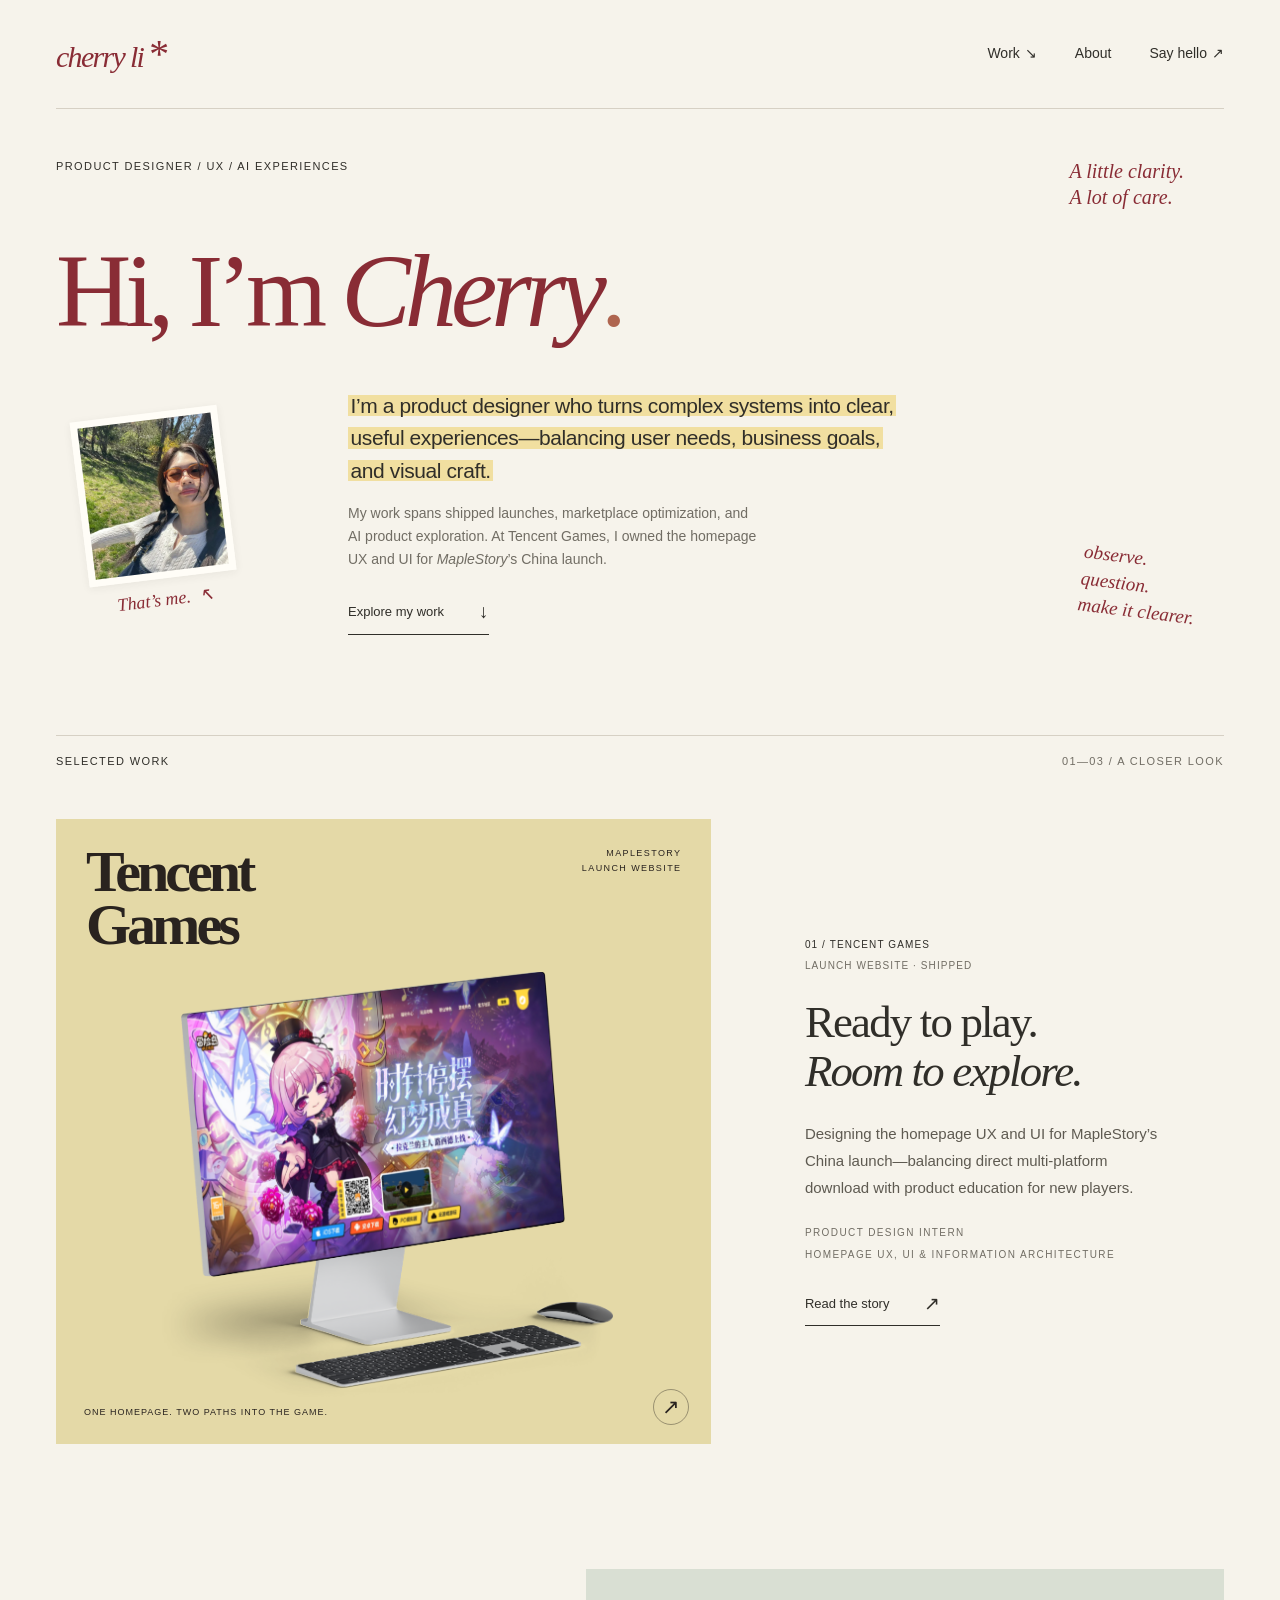
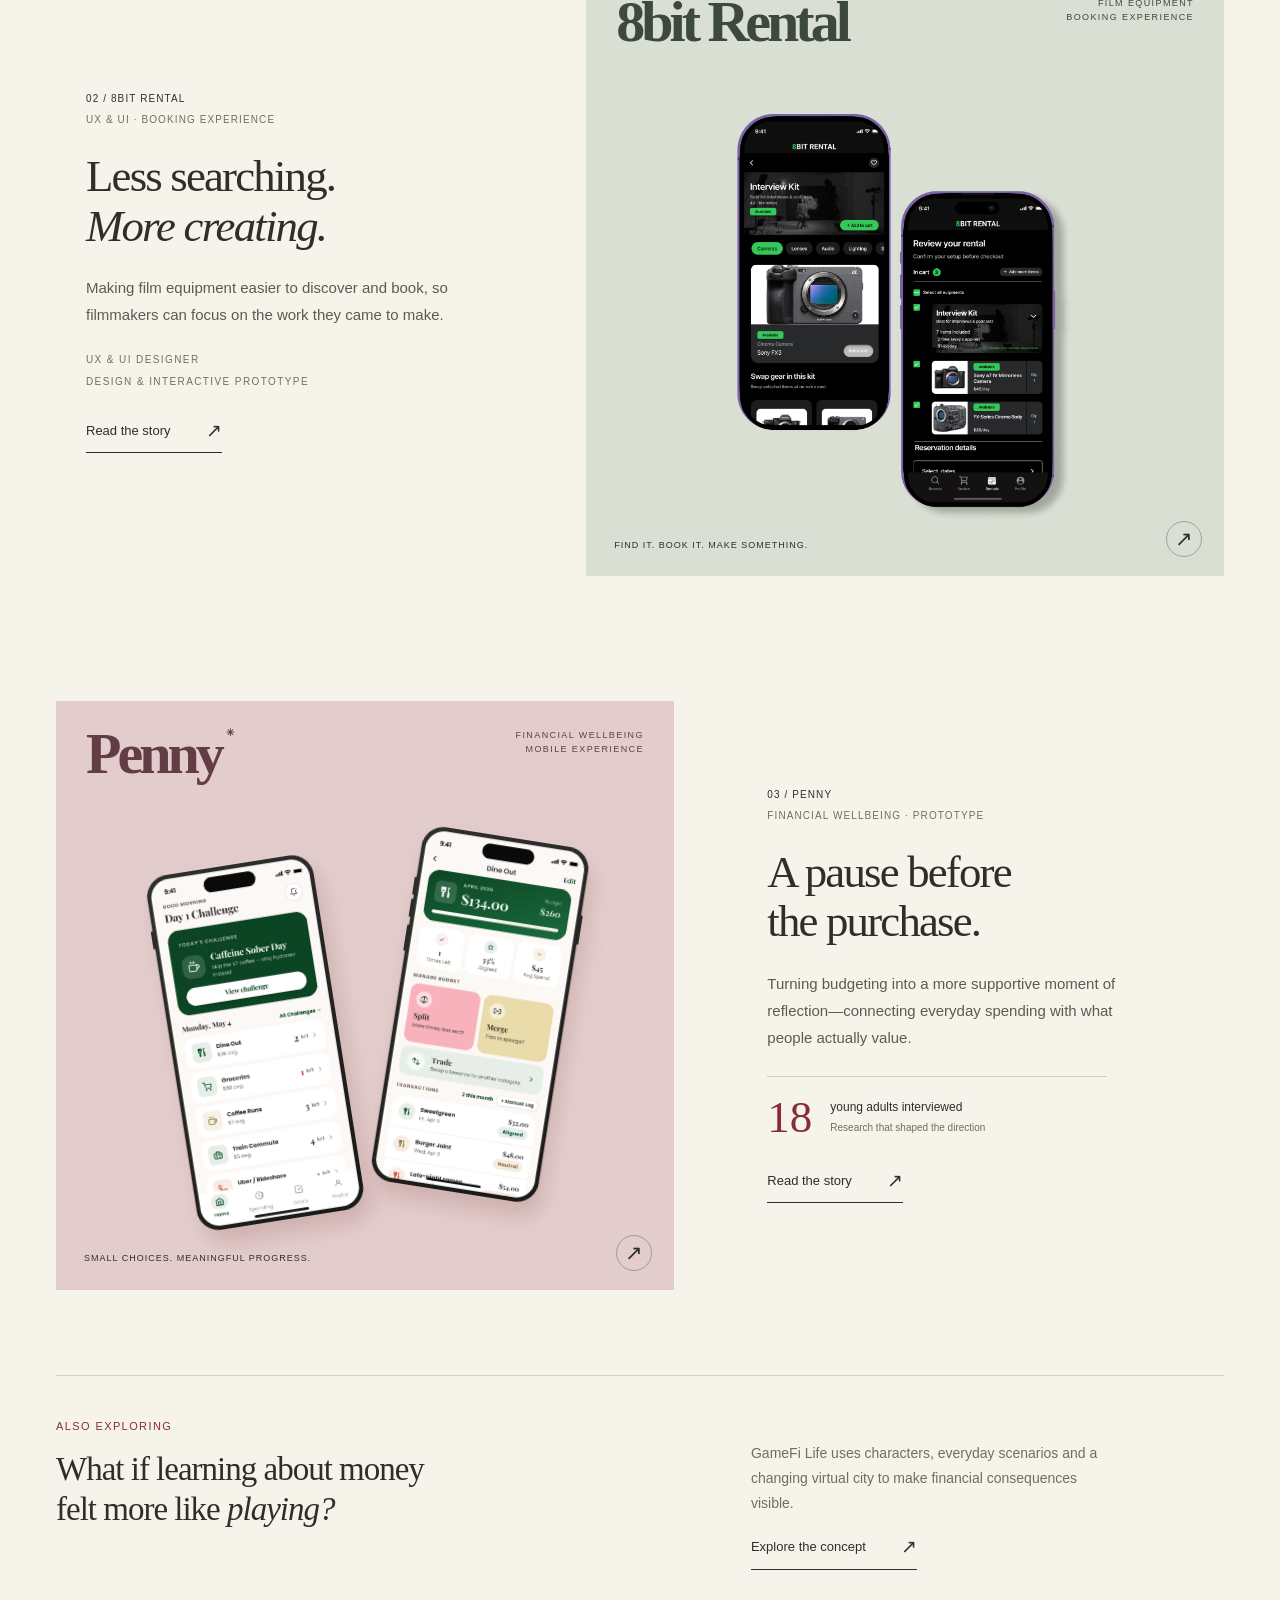
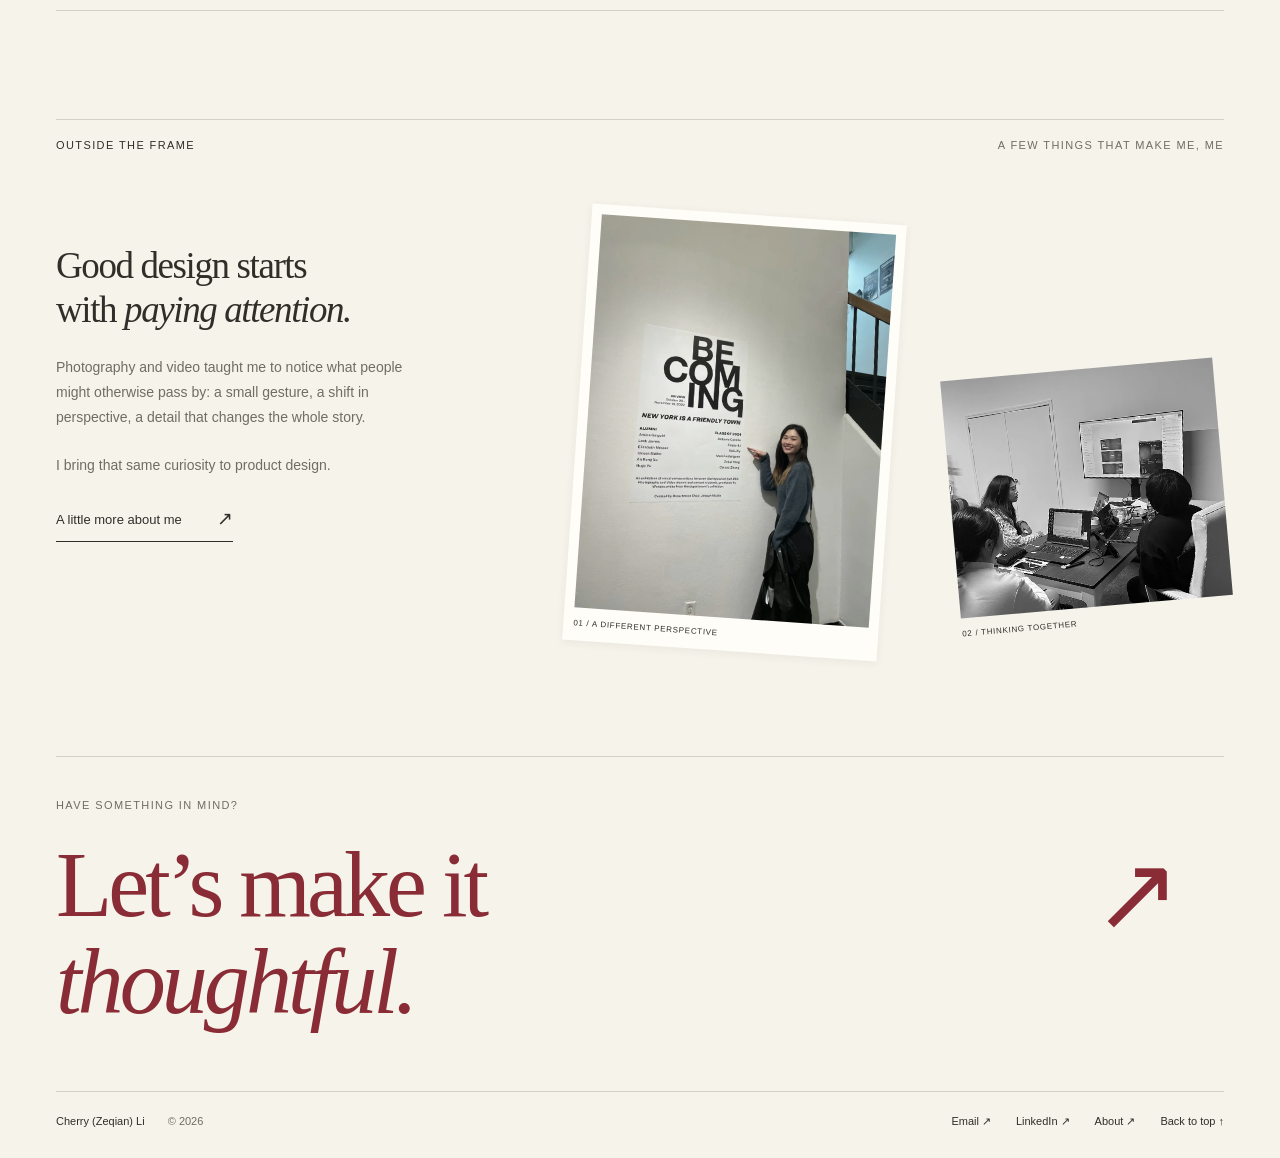
==== index.html @ b738d5ac "Unify homepage project spacing" ====
<!doctype html>
<html lang="en">
<head>
  <meta charset="utf-8">
  <meta name="viewport" content="width=device-width, initial-scale=1">
  <meta name="description" content="Cherry (Zeqian) Li — Product and UX designer. Thoughtful digital experiences, from financial wellbeing to creative services.">
  <meta name="theme-color" content="#f6f3eb">
  <meta property="og:title" content="Cherry Li — Product & UX Designer">
  <meta property="og:description" content="Designing for the decisions that make up everyday life. Selected work in financial wellbeing and creative services.">
  <meta property="og:type" content="website">
  <title>Cherry Li — Product & UX Designer</title>
  <link rel="icon" href="assets/editorial/favicon.svg" type="image/svg+xml">
  <link rel="stylesheet" href="assets/editorial/home.css?v=20261012-8">
<link rel="stylesheet" href="./assets/shared/navigation.css">
</head>
<body>
  <a class="skip-link" href="#main">Skip to content</a>
  <!-- shared-navigation:start -->
<header id="portfolio-nav">
  <div class="portfolio-nav-inner">
    <a class="portfolio-brand" href="./index.html" aria-label="Cherry Li, home">cherry li<span aria-hidden="true">*</span></a>
    <nav aria-label="Main navigation">
      <a href="./index.html#work">Work <span aria-hidden="true">↘</span></a>
      <a href="./about/">About</a>
      <a href="mailto:cherryzeqian@gmail.com">Say hello <span aria-hidden="true">↗</span></a>
    </nav>
  </div>
</header>
<!-- shared-navigation:end -->
  <main id="main">
    <section class="intro wrap" aria-labelledby="intro-title">
      <div class="intro-top"><p class="eyebrow">Product Designer / UX / AI Experiences</p><p class="intro-note">A little clarity.<br>A lot of care.</p></div>
      <h1 id="intro-title">Hi, I’m <em>Cherry</em><span class="period">.</span></h1>
      <div class="intro-bottom">
        <figure class="portrait"><img src="assets/editorial/portrait.webp" width="640" height="853" alt="Cherry outdoors in the sunshine" fetchpriority="high"><figcaption>That’s me. <span aria-hidden="true">↖</span></figcaption></figure>
        <div class="intro-copy"><p><mark class="intro-highlight">I’m a product designer who turns complex systems into clear, useful experiences—balancing user needs, business goals, and visual craft.</mark></p><p class="quiet">My work spans shipped launches, marketplace optimization, and AI product exploration. At Tencent Games, I owned the homepage UX and UI for <i>MapleStory</i>’s China launch.</p><a class="text-link" href="#work">Explore my work <span aria-hidden="true">↓</span></a></div>
        <div class="margin-note" aria-hidden="true">observe.<br>question.<br>make it clearer.</div>
      </div>
    </section>

    <section class="work wrap" id="work" aria-labelledby="work-title">
      <div class="section-label"><h2 id="work-title">Selected work</h2><span>01—03 / A closer look</span></div>
      <article class="project tencent" aria-labelledby="tencent-title">
        <div class="project-art tencent-art"><a href="./tencent/index.html" aria-label="Explore the Tencent Games MapleStory case study"><div class="cover-heading tencent-cover-heading"><span class="cover-name">Tencent<br>Games</span><span class="tiny">MAPLESTORY<br>LAUNCH WEBSITE</span></div><div class="tencent-device"><img class="tencent-device-shadow" src="assets/tencent/cover-device-shadow.png" width="2048" height="1913" alt="" loading="lazy"><img class="tencent-device-frame" src="assets/tencent/cover-device.png" width="1931" height="1850" alt="" loading="lazy"><img class="tencent-device-screen" src="assets/tencent/cover-screen.png" width="761" height="613" alt="MapleStory China launch homepage shown on a desktop computer" loading="lazy"></div><span class="art-caption">One homepage. Two paths into the game.</span><span class="open-circle" aria-hidden="true">↗</span></a></div>
        <div class="project-info"><div class="project-kicker"><span>01 / Tencent Games</span><span>Launch website · Shipped</span></div><h3 id="tencent-title"><a href="./tencent/index.html">Ready to play.<br><em>Room to explore.</em></a></h3><p>Designing the homepage UX and UI for MapleStory’s China launch—balancing direct multi-platform download with product education for new players.</p><div class="project-facts"><span>Product Design Intern</span><span>Homepage UX, UI & information architecture</span></div><a class="text-link" href="./tencent/index.html">Read the story <span aria-hidden="true">↗</span></a></div>
      </article>

      <article class="project nextbit" aria-labelledby="nextbit-title">
        <div class="project-info"><div class="project-kicker"><span>02 / 8bit Rental</span><span>UX & UI · Booking experience</span></div><h3 id="nextbit-title"><a href="./nextbit/index.html">Less searching.<br><em>More creating.</em></a></h3><p>Making film equipment easier to discover and book, so filmmakers can focus on the work they came to make.</p><div class="project-facts"><span>UX & UI Designer</span><span>Design & interactive prototype</span></div><a class="text-link" href="./nextbit/index.html">Read the story <span aria-hidden="true">↗</span></a></div>
        <div class="project-art nextbit-art"><a href="./nextbit/index.html" aria-label="Explore the 8bit Rental case study"><div class="cover-heading nextbit-cover-heading"><span class="cover-name">8bit Rental</span><span class="tiny">FILM EQUIPMENT<br>BOOKING EXPERIENCE</span></div><img src="assets/8bit/cover-phones.png" width="2334" height="2838" alt="8bit Rental mobile screens showing equipment discovery and rental review" loading="lazy"><span class="art-caption">Find it. Book it. Make something.</span><span class="open-circle" aria-hidden="true">↗</span></a></div>
      </article>

      <article class="project penny" aria-labelledby="penny-title">
        <div class="project-art penny-art"><a href="./penny/index.html" aria-label="Explore the Penny case study"><div class="cover-heading penny-cover-heading"><span class="cover-name">Penny<sup aria-hidden="true">✳</sup></span><span class="tiny">FINANCIAL WELLBEING<br>MOBILE EXPERIENCE</span></div><div class="phones"><img class="phone-one" src="assets/editorial/penny-challenge.webp" width="620" height="1306" alt="Penny challenge screen for building mindful spending habits" loading="lazy"><img class="phone-two" src="assets/editorial/penny-budget.webp" width="620" height="1293" alt="Penny budget screen with split, merge and trade choices" loading="lazy"></div><span class="art-caption">Small choices. Meaningful progress.</span><span class="open-circle" aria-hidden="true">↗</span></a></div>
        <div class="project-info"><div class="project-kicker"><span>03 / Penny</span><span>Financial wellbeing · Prototype</span></div><h3 id="penny-title"><a href="./penny/index.html">A pause before<br>the purchase.</a></h3><p>Turning budgeting into a more supportive moment of reflection—connecting everyday spending with what people actually value.</p><div class="evidence"><span class="evidence-number">18</span><p>young adults interviewed<br><span>Research that shaped the direction</span></p></div><a class="text-link" href="./penny/index.html">Read the story <span aria-hidden="true">↗</span></a></div>
      </article>
      <aside class="exploration"><div><span class="eyebrow">Also exploring</span><h3>What if learning about money<br>felt more like <em>playing?</em></h3></div><div><p>GameFi Life uses characters, everyday scenarios and a changing virtual city to make financial consequences visible.</p><a class="text-link" href="gamefi-life/">Explore the concept <span aria-hidden="true">↗</span></a></div></aside>
    </section>

    <section class="personal wrap" aria-labelledby="personal-title">
      <div class="section-label"><h2 id="personal-title">Outside the frame</h2><span>A few things that make me, me</span></div>
      <div class="personal-grid"><div class="personal-copy"><p class="large-serif">Good design starts<br>with <em>paying attention.</em></p><p>Photography and video taught me to notice what people might otherwise pass by: a small gesture, a shift in perspective, a detail that changes the whole story.</p><p>I bring that same curiosity to product design.</p><a class="text-link" href="about/">A little more about me <span aria-hidden="true">↗</span></a></div><figure class="photo museum"><img src="assets/editorial/museum.webp" alt="Cherry beside a large typography installation in a museum" width="900" height="1200" loading="lazy"><figcaption>01 / A different perspective</figcaption></figure><figure class="photo studio"><img src="assets/editorial/studio.webp" alt="A black and white photograph of a group working together around a table" width="733" height="435" loading="lazy"><figcaption>02 / Thinking together</figcaption></figure></div>
    </section>
  </main>
  <footer class="footer wrap" id="contact"><div class="footer-top"><p class="eyebrow">Have something in mind?</p><a href="mailto:cherryzeqian@gmail.com" class="footer-hello">Let’s make it<br><em>thoughtful.</em><span aria-hidden="true">↗</span></a></div><div class="footer-bottom"><p>Cherry (Zeqian) Li <span>© <span id="year">2026</span></span></p><div><a href="mailto:cherryzeqian@gmail.com">Email ↗</a><a href="https://www.linkedin.com/in/zeqian-li-72b1761ba/" target="_blank" rel="noopener noreferrer">LinkedIn ↗</a><a href="about/">About ↗</a><a href="#main">Back to top ↑</a></div></div></footer>
  <script src="assets/editorial/home.js" defer></script>
</body>
</html>
---- assets/editorial/home.css ----
:root {
  --paper:#f6f3eb;
  --ink:#302e29;
  --red:#892c35;
  --muted:#716d64;
  --line:#d6d0c4;
  --serif:Georgia,'Times New Roman',serif;
  --sans:Arial,Helvetica,sans-serif;
}
* {
  box-sizing:border-box;
}
html {
  scroll-behavior:smooth;
  scroll-padding-top:32px;
}
body {
  margin:0;
  background:var(--paper);
  color:var(--ink);
  font-family:var(--sans);
  font-size:16px;
  -webkit-font-smoothing:antialiased;
}
a {
  color:inherit;
  text-decoration:none;
}
img {
  display:block;
  max-width:100%;
  height:auto;
}
p,h1,h2,h3,figure {
  margin:0;
}
a:focus-visible {
  outline:2px solid var(--red);
  outline-offset:7px;
}
::selection {
  background:#eac5c5;
  color:var(--ink);
}
.wrap {
  width:min(1320px,calc(100% - 112px));
  margin-inline:auto;
}
.skip-link {
  position:fixed;
  left:20px;
  top:-80px;
  padding:14px;
  background:var(--ink);
  color:white;
  z-index:10;
}
.skip-link:focus {
  top:12px;
}
.site-header {
  display:flex;
  justify-content:space-between;
  align-items:center;
  padding:30px 0;
  border-bottom:1px solid var(--line);
}
.wordmark {
  font-family:var(--serif);
  font-size:30px;
  letter-spacing:-1.7px;
  color:var(--red);
  font-style:italic;
}
.wordmark span {
  font-size:40px;
  margin-left:4px;
}
.site-header nav {
  display:flex;
  gap:38px;
  font-size:14px;
}
.site-header nav a:hover,.footer-bottom a:hover {
  color:var(--red);
  text-decoration:underline;
  text-underline-offset:5px;
}
.intro {
  padding-top:49px;
  padding-bottom:100px;
}
.intro-top {
  display:flex;
  align-items:flex-start;
  justify-content:space-between;
}
.eyebrow,.section-label,.project-kicker,.art-caption,.tiny,.project-facts,.photo figcaption {
  font-size:11px;
  letter-spacing:1.4px;
  text-transform:uppercase;
  line-height:1.6;
}
.intro-note {
  font-family:var(--serif);
  font-size:20px;
  font-style:italic;
  line-height:1.3;
  padding-right:40px;
  color:var(--red);
}
h1 {
  font-family:var(--serif);
  font-size:clamp(72px,8.15vw,120px);
  line-height:1.01;
  letter-spacing:-6px;
  font-weight:400;
  color:var(--red);
  margin-top:29px;
}
h1 em {
  font-weight:400;
}
.period {
  color:#af654f;
}
.intro-bottom {
  display:grid;
  grid-template-columns:25% 49% 26%;
  align-items:center;
  margin-top:45px;
}
.portrait {
  width:148px;
  margin-left:25px;
  transform:rotate(-7deg);
  position:relative;
}
.portrait img {
  aspect-ratio:1/1.12;
  object-fit:cover;
  border:7px solid #fffdf7;
  box-shadow:0 2px 8px #302e2910;
}
.portrait figcaption {
  font-family:var(--serif);
  font-style:italic;
  font-size:18px;
  padding-top:10px;
  text-align:center;
  color:var(--red);
}
.portrait figcaption span {
  margin-left:4px;
}
.intro-copy {
  max-width:550px;
}
.intro-copy>p:first-child {
  font-size:21px;
  line-height:1.55;
  letter-spacing:-.4px;
}
.quiet {
  color:var(--muted);
  line-height:1.65;
  margin-top:15px;
  font-size:14px;
  max-width:410px;
}
.text-link {
  display:inline-flex;
  align-items:center;
  gap:35px;
  border-bottom:1px solid currentColor;
  padding-bottom:8px;
  font-size:13px;
  line-height:1.4;
  margin-top:28px;
}
.text-link span {
  font-size:19px;
  transition:transform .2s;
}
.text-link:hover span {
  transform:translate(3px,-2px);
}
.margin-note {
  justify-self:end;
  align-self:end;
  padding:0 27px 8px 0;
  color:var(--red);
  font-family:var(--serif);
  font-size:19px;
  line-height:1.4;
  font-style:italic;
  transform:rotate(7deg);
}
.section-label {
  display:flex;
  align-items:center;
  justify-content:space-between;
  border-top:1px solid var(--line);
  padding-top:17px;
  color:var(--muted);
}
.section-label h2 {
  font:inherit;
  color:var(--ink);
}
.project {
  display:grid;
  grid-template-columns:1.15fr .85fr;
  gap:8%;
  align-items:center;
  margin-top:125px;
}
.work>.project:first-of-type {
  margin-top:49px;
}
.project-art {
  position:relative;
  overflow:hidden;
}
.project-art>a {
  position:absolute;
  inset:0;
  display:block;
  cursor:pointer;
}
.penny-art {
  background:#e3cccc;
  aspect-ratio:1.05;
}
.penny-cover-heading {
  color:#633d46;
}
.penny-cover-heading sup {
  position:relative;
  top:-1.7em;
  margin-left:5px;
  font:700 10px/1 var(--sans);
  letter-spacing:0;
}
.phones {
  position:absolute;
  inset:24% 10% 15%;
  display:flex;
  align-items:center;
  justify-content:center;
  gap:6%;
}
.phones img {
  width:40%;
  max-height:100%;
  object-fit:contain;
  filter:drop-shadow(6px 14px 10px #743f3430);
  transition:transform .45s;
}
.phone-one {
  transform:rotate(-9deg) translateY(6%);
}
.phone-two {
  transform:rotate(9deg) translateY(-2%);
}
.penny-art a:hover .phone-one {
  transform:rotate(-6deg) translateY(3%);
}
.penny-art a:hover .phone-two {
  transform:rotate(6deg) translateY(-4%);
}
.art-caption {
  position:absolute;
  bottom:24px;
  left:28px;
  font-size:9px;
  letter-spacing:1px;
}
.open-circle {
  position:absolute;
  right:22px;
  bottom:19px;
  width:36px;
  height:36px;
  display:grid;
  place-items:center;
  border:1px solid #302e2955;
  border-radius:50%;
  font-size:21px;
}
.project-kicker {
  display:flex;
  flex-direction:column;
  gap:5px;
  font-size:10px;
  letter-spacing:1.1px;
}
.project-kicker span+span {
  color:var(--muted);
}
h3 {
  font-family:var(--serif);
  font-size:clamp(35px,3.5vw,52px);
  line-height:1.1;
  letter-spacing:-1.8px;
  font-weight:400;
  margin-top:24px;
}
h3 a:hover {
  color:var(--red);
}
.project-info>p {
  font-size:15px;
  line-height:1.8;
  max-width:370px;
  margin-top:23px;
  color:#5e5a51;
}
.evidence {
  display:flex;
  gap:18px;
  align-items:center;
  margin-top:25px;
  padding-top:18px;
  border-top:1px solid var(--line);
  max-width:340px;
}
.evidence-number {
  font-family:var(--serif);
  font-size:45px;
  color:var(--red);
  line-height:1;
}
.evidence p {
  font-size:12px;
  line-height:1.7;
}
.evidence p span {
  font-size:10px;
  color:var(--muted);
}
.nextbit {
  grid-template-columns:.8fr 1.2fr;
  gap:9%;
}
.nextbit .project-info {
  padding-left:30px;
}
.nextbit-art {
  background:#d9dfd3;
  aspect-ratio:1.05;
}
.nextbit-cover-heading {
  color:#3c493c;
}
.nextbit-cover-heading .cover-name {
  white-space:nowrap;
}
.cover-heading {
  position:relative;
  z-index:2;
  display:flex;
  justify-content:space-between;
  align-items:flex-start;
  padding:27px 30px 0;
}
.cover-name {
  font:700 58px/.9 var(--serif);
  letter-spacing:-4px;
}
.tiny {
  font-size:9px;
  text-align:right;
}
.nextbit-art img {
  position:absolute;
  top:24%;
  left:50%;
  width:56%;
  height:67%;
  object-fit:contain;
  transform:translateX(-50%);
  transition:transform .45s;
}
.nextbit-art a:hover img {
  transform:translateX(-50%) translateY(-6px);
}
.project-facts {
  display:flex;
  flex-direction:column;
  gap:6px;
  margin-top:24px;
  font-size:10px;
  color:var(--muted);
}
.tencent {
  grid-template-columns:1.22fr .78fr;
}
.tencent-art {
  aspect-ratio:1.05;
  background:#e4d9a7;
}
.tencent-art>a {
  position:absolute;
  padding:0;
}
.tencent-cover-heading {
  color:#29231f;
}
.tencent-device {
  position:absolute;
  top:24%;
  left:15%;
  width:70%;
  aspect-ratio:463.729/439.759;
  transition:transform .5s ease;
}
.tencent-device img {
  position:absolute;
  display:block;
  max-width:none;
}
.tencent-device-shadow {
  inset:0;
  width:100%;
  height:100%;
  object-fit:contain;
  opacity:.7;
}
.tencent-device-frame {
  top:0;
  left:5.75%;
  width:94.25%;
  height:96.66%;
  object-fit:contain;
}
.tencent-device-screen {
  top:.6%;
  left:7.21%;
  width:82.16%;
  height:69.93%;
  object-fit:fill;
}
.tencent-art a:hover .tencent-device {
  transform:translateY(-7px) rotate(.5deg);
}
.tencent-art .art-caption,.tencent-art .open-circle {
  z-index:2;
}
.tencent-art .art-caption {
  color:#29231f;
}
.tencent-art .open-circle {
  color:#29231f;
  border-color:#29231f66;
}
.tencent .project-info {
  padding-right:20px;
}
.exploration {
  display:grid;
  grid-template-columns:1.1fr .9fr;
  gap:10%;
  padding:40px 0;
  margin-top:85px;
  border-block:1px solid var(--line);
}
.exploration .eyebrow {
  color:var(--red);
}
.exploration h3 {
  font-size:33px;
  letter-spacing:-1px;
  margin-top:15px;
  line-height:1.2;
}
.exploration>div:last-child {
  padding-top:25px;
}
.exploration p {
  font-size:14px;
  line-height:1.8;
  max-width:370px;
  color:var(--muted);
}
.exploration .text-link {
  margin-top:18px;
}
.personal {
  padding-top:108px;
  padding-bottom:105px;
}
.personal-grid {
  display:grid;
  grid-template-columns:1.1fr .75fr .65fr;
  gap:5%;
  align-items:start;
  margin-top:60px;
}
.personal-copy {
  padding-top:30px;
}
.large-serif {
  font-family:var(--serif);
  font-size:37px;
  letter-spacing:-1.4px;
  line-height:1.18;
}
.personal-copy>p:not(.large-serif) {
  font-size:14px;
  line-height:1.8;
  margin-top:23px;
  color:var(--muted);
  max-width:350px;
}
.photo img {
  width:100%;
  filter:saturate(.7);
}
.museum {
  transform:rotate(4deg);
  padding:10px;
  background:#fffdf8;
  box-shadow:0 2px 8px #302e2910;
}
.museum img {
  aspect-ratio:3/4;
  object-fit:cover;
}
.photo figcaption {
  font-size:8px;
  letter-spacing:.7px;
  margin-top:10px;
}
.studio {
  margin-top:155px;
  transform:rotate(-5deg);
}
.studio img {
  aspect-ratio:1.15;
  object-fit:cover;
}
.footer {
  border-top:1px solid var(--line);
  padding-top:40px;
}
.footer-top .eyebrow {
  color:var(--muted);
}
.footer-hello {
  display:block;
  position:relative;
  font-family:var(--serif);
  font-size:clamp(65px,7.2vw,104px);
  letter-spacing:-4px;
  line-height:1.05;
  color:var(--red);
  padding:23px 0 60px;
}
.footer-hello>span {
  position:absolute;
  right:4%;
  top:25px;
  font-family:var(--sans);
  font-size:105px;
  font-weight:300;
  transition:transform .3s;
}
.footer-hello:hover>span {
  transform:translate(8px,-8px);
}
.footer-bottom {
  display:flex;
  justify-content:space-between;
  gap:25px;
  border-top:1px solid var(--line);
  padding:23px 0 30px;
  font-size:11px;
}
.footer-bottom p>span {
  margin-left:20px;
  color:var(--muted);
}
.footer-bottom>div {
  display:flex;
  gap:25px;
}
@media(min-width:1600px) {
  h1 {
    font-size:126px;
  }
}
@media(max-width:1000px) {
  .wrap {
    width:calc(100% - 64px);
  }
  h1 {
    letter-spacing:-4px;
  }
  .intro-note {
    padding-right:0;
  }
  .intro-bottom {
    grid-template-columns:25% 60% 15%;
  }
  .portrait {
    width:120px;
    margin-left:0;
  }
  .margin-note {
    display:none;
  }
  .intro-copy>p:first-child {
    font-size:18px;
  }
  .project {
    gap:6%;
  }
  .project-art {
    aspect-ratio:.85;
  }
  .phones {
    inset:24% 4% 13%;
    gap:5%;
  }
  .phones img {
    width:43%;
  }
  .nextbit {
    gap:6%;
  }
  .nextbit .project-info {
    padding-left:0;
  }
  .cover-heading {
    padding:25px 20px 0;
  }
  .cover-name {
    font-size:49px;
  }
  .nextbit-art img {
    top:24%;
    width:60%;
    height:67%;
  }
  .art-caption {
    left:18px;
    font-size:8px;
  }
  .personal-grid {
    grid-template-columns:1fr .8fr;
    gap:8%;
  }
  .studio {
    display:none;
  }
  .large-serif {
    font-size:33px;
  }
  .footer-bottom>div {
    gap:18px;
  }
}
@media(max-width:650px) {
  .wrap {
    width:calc(100% - 40px);
  }
  .site-header {
    padding:19px 0;
  }
  .wordmark {
    font-size:26px;
  }
  .wordmark span {
    font-size:30px;
  }
  .site-header nav {
    gap:20px;
    font-size:12px;
  }
  .intro {
    padding-top:29px;
    padding-bottom:65px;
  }
  .eyebrow {
    font-size:9px;
    letter-spacing:1px;
  }
  .intro-note {
    display:none;
  }
  h1 {
    font-size:clamp(48px,10.8vw,70px);
    letter-spacing:-2.8px;
    line-height:1.06;
    margin-top:24px;
  }
  .intro-bottom {
    grid-template-columns:1fr;
    gap:25px;
    margin-top:30px;
  }
  .intro-copy {
    grid-row:1;
    max-width:410px;
  }
  .intro-copy>p:first-child {
    font-size:17px;
    line-height:1.65;
  }
  .quiet {
    font-size:13px;
    max-width:310px;
  }
  .portrait {
    width:105px;
    margin-left:auto;
    margin-right:14px;
    margin-top:-28px;
  }
  .portrait figcaption {
    font-size:15px;
  }
  .intro-copy .text-link {
    margin-top:24px;
  }
  .section-label {
    font-size:9px;
    letter-spacing:.7px;
    gap:15px;
  }
  .section-label>span {
    font-size:8px;
    text-align:right;
  }
  .project {
    grid-template-columns:1fr;
    gap:28px;
    margin-top:65px;
  }
  .work>.project:first-of-type {
    margin-top:30px;
  }
  .project-art {
    aspect-ratio:1.05;
  }
  .project-info {
    padding:0 3px;
  }
  .project-kicker {
    font-size:9px;
  }
  h3 {
    font-size:39px;
    margin-top:17px;
    letter-spacing:-1.5px;
  }
  .project-info>p {
    font-size:14px;
    margin-top:17px;
    max-width:100%;
  }
  .evidence {
    max-width:100%;
    margin-top:22px;
  }
  .phones {
    inset:25% 10% 16%;
  }
  .phones img {
    width:40%;
  }
  .nextbit-art {
    grid-row:1;
  }
  .nextbit-art img {
    top:25%;
    width:56%;
    height:66%;
  }
  .cover-heading {
    padding:25px 25px 0;
  }
  .cover-name {
    font-size:36px;
    letter-spacing:-2.5px;
  }
  .tiny {
    font-size:8px;
  }
  .nextbit .project-info {
    padding-left:3px;
  }
  .tencent-art {
    aspect-ratio:1.05;
  }
  .tencent .project-info {
    padding-right:3px;
  }
  .exploration {
    grid-template-columns:1fr;
    gap:0;
    margin-top:50px;
    padding:30px 0;
  }
  .exploration h3 {
    font-size:29px;
  }
  .exploration>div:last-child {
    padding-top:18px;
  }
  .personal {
    padding-top:60px;
    padding-bottom:65px;
  }
  .personal-grid {
    grid-template-columns:1fr 1fr;
    gap:24px;
    margin-top:30px;
  }
  .personal-copy {
    grid-column:1/-1;
    padding-top:0;
  }
  .large-serif {
    font-size:34px;
  }
  .personal-copy>p:not(.large-serif) {
    max-width:100%;
    margin-top:18px;
  }
  .museum {
    margin-top:12px;
    padding:7px;
  }
  .studio {
    display:block;
    margin-top:85px;
  }
  .photo figcaption {
    font-size:7px;
  }
  .footer {
    padding-top:28px;
  }
  .footer-hello {
    font-size:62px;
    letter-spacing:-3px;
    padding:22px 0 35px;
  }
  .footer-hello>span {
    font-size:52px;
    right:0;
    top:28px;
  }
  .footer-bottom {
    flex-direction:column;
    gap:20px;
    padding:23px 0;
  }
  .footer-bottom>div {
    flex-wrap:wrap;
    gap:24px;
  }
  .art-caption {
    font-size:8px;
  }
  .open-circle {
    width:30px;
    height:30px;
    font-size:18px;
    bottom:19px;
  }
  .text-link {
    margin-top:23px;
  }
}
@media(prefers-reduced-motion:reduce) {
  html {
    scroll-behavior:auto;
  }
  *,*::before,*::after {
    transition:none!important;
  }
}

/* A line-by-line marker treatment for the opening introduction. */
.intro-highlight {
  color: inherit;
  background: linear-gradient(transparent 12%, #f1dfa0 12%, #f1dfa0 94%, transparent 94%);
  padding: 0.08em 0.12em;
  -webkit-box-decoration-break: clone;
  box-decoration-break: clone;
}
---- assets/shared/navigation.css ----
/* One navigation system for authored pages and legacy Framer exports. */
#portfolio-nav { display:block; position:relative; z-index:20; width:100%; background:#f6f3eb; color:#302e29; font-family:Arial,Helvetica,sans-serif; }
#portfolio-nav, #portfolio-nav * { box-sizing:border-box; }
#portfolio-nav .portfolio-nav-inner { width:min(1320px,calc(100% - 112px)); margin:0 auto; padding:30px 0; border-bottom:1px solid #d6d0c4; display:flex; align-items:center; justify-content:space-between; gap:24px; }
#portfolio-nav a { color:inherit; text-decoration:none; background:none; border:0; }
#portfolio-nav .portfolio-brand { display:inline-flex; align-items:baseline; flex-shrink:0; color:#892c35; font-family:Georgia,'Times New Roman',serif; font-size:30px; font-weight:400; font-style:italic; line-height:1.2; letter-spacing:-1.7px; }
#portfolio-nav .portfolio-brand span { font-size:40px; margin-left:4px; }
#portfolio-nav nav { display:flex; align-items:center; gap:38px; }
#portfolio-nav nav a { display:inline-flex; align-items:center; gap:5px; min-height:44px; font-size:14px; font-weight:400; line-height:1.4; letter-spacing:normal; white-space:nowrap; }
#portfolio-nav nav a:hover, #portfolio-nav nav a[aria-current] { color:#892c35; text-decoration:underline; text-underline-offset:5px; }
#portfolio-nav a:focus-visible { outline:2px solid #892c35; outline-offset:5px; }
/* Hide only the old global navigation; case-study chapter navigation stays. */
#main .framer-srursi-container, #main .framer-1h0r7ar-container, #main .framer-1vmi0qq { display:none!important; }
@media(max-width:1000px) { #portfolio-nav .portfolio-nav-inner { width:calc(100% - 64px); } }
@media(max-width:650px) {
  #portfolio-nav .portfolio-nav-inner { width:calc(100% - 40px); padding:14px 0; gap:12px; }
  #portfolio-nav .portfolio-brand { font-size:26px; }
  #portfolio-nav .portfolio-brand span { font-size:30px; }
  #portfolio-nav nav { gap:20px; }
  #portfolio-nav nav a { font-size:12px; }
}
@media(max-width:360px) {
  #portfolio-nav nav { gap:12px; }
  #portfolio-nav .portfolio-brand { font-size:23px; }
}
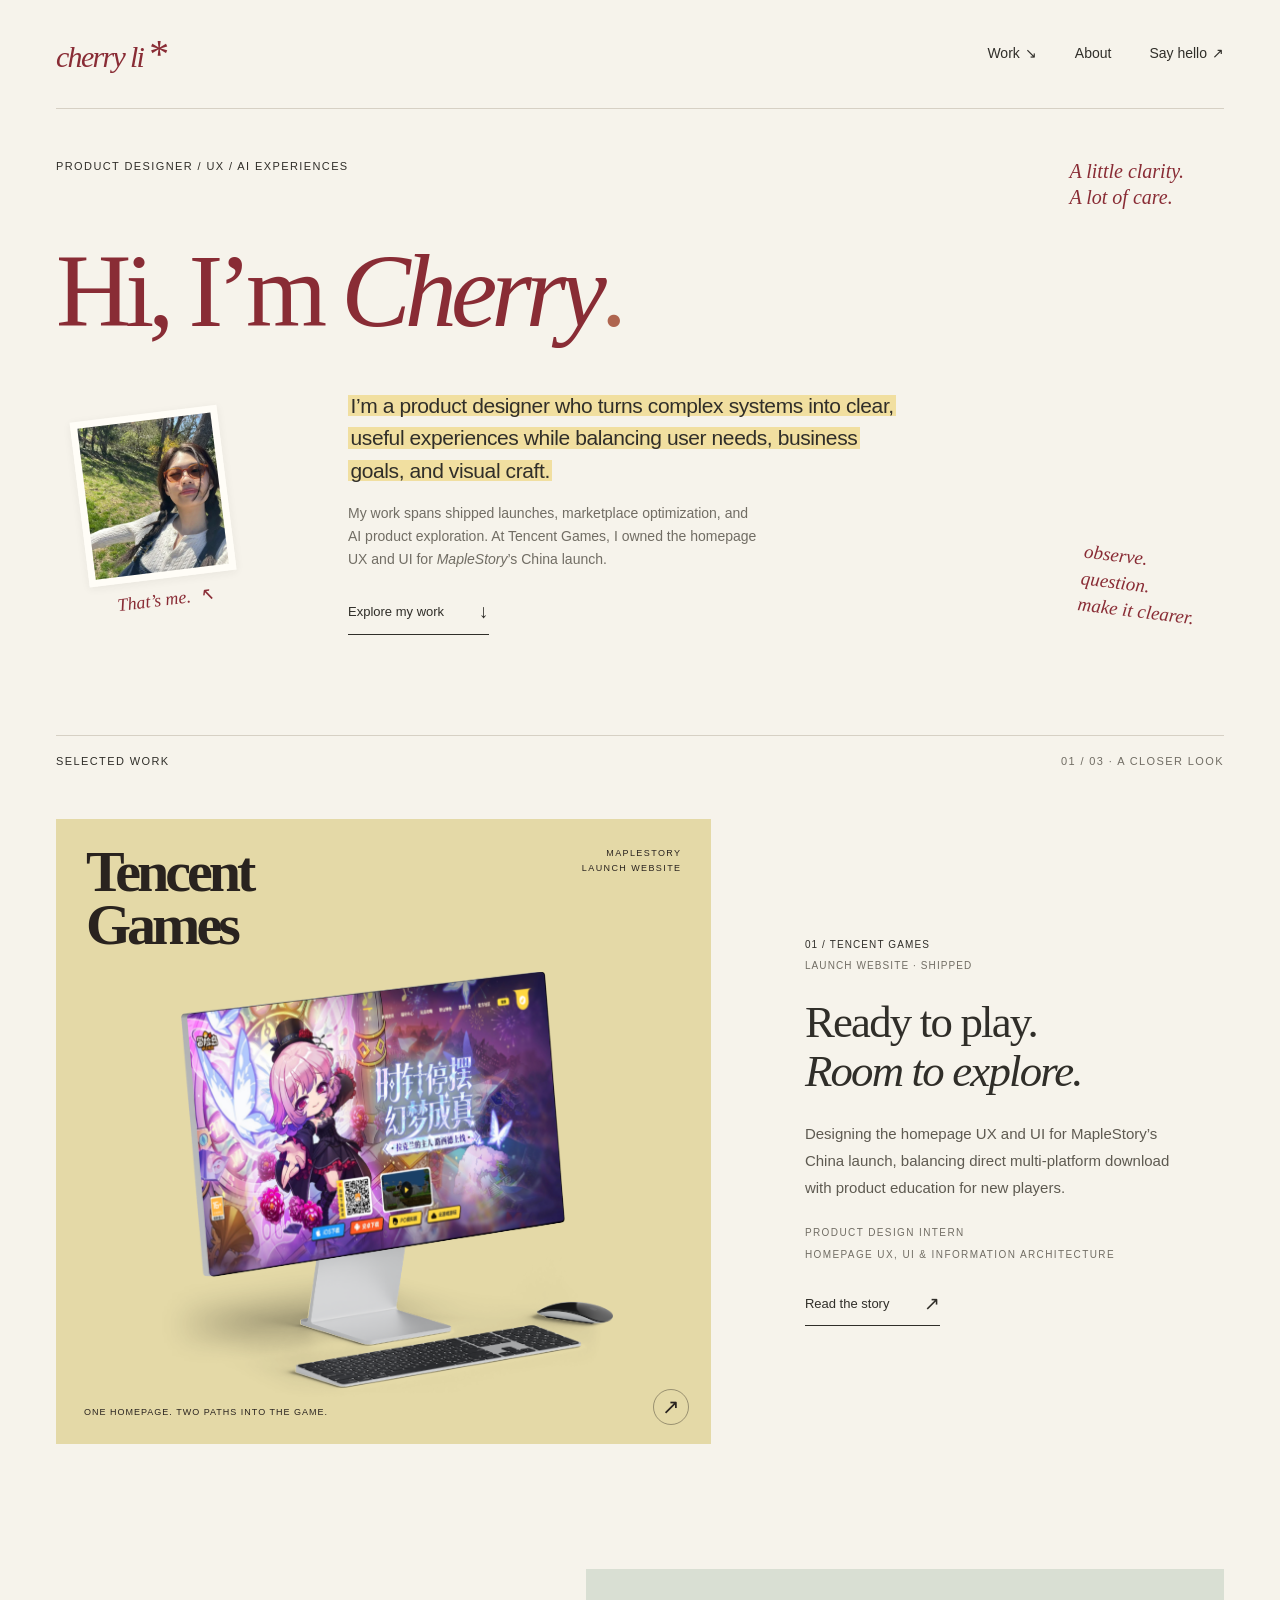
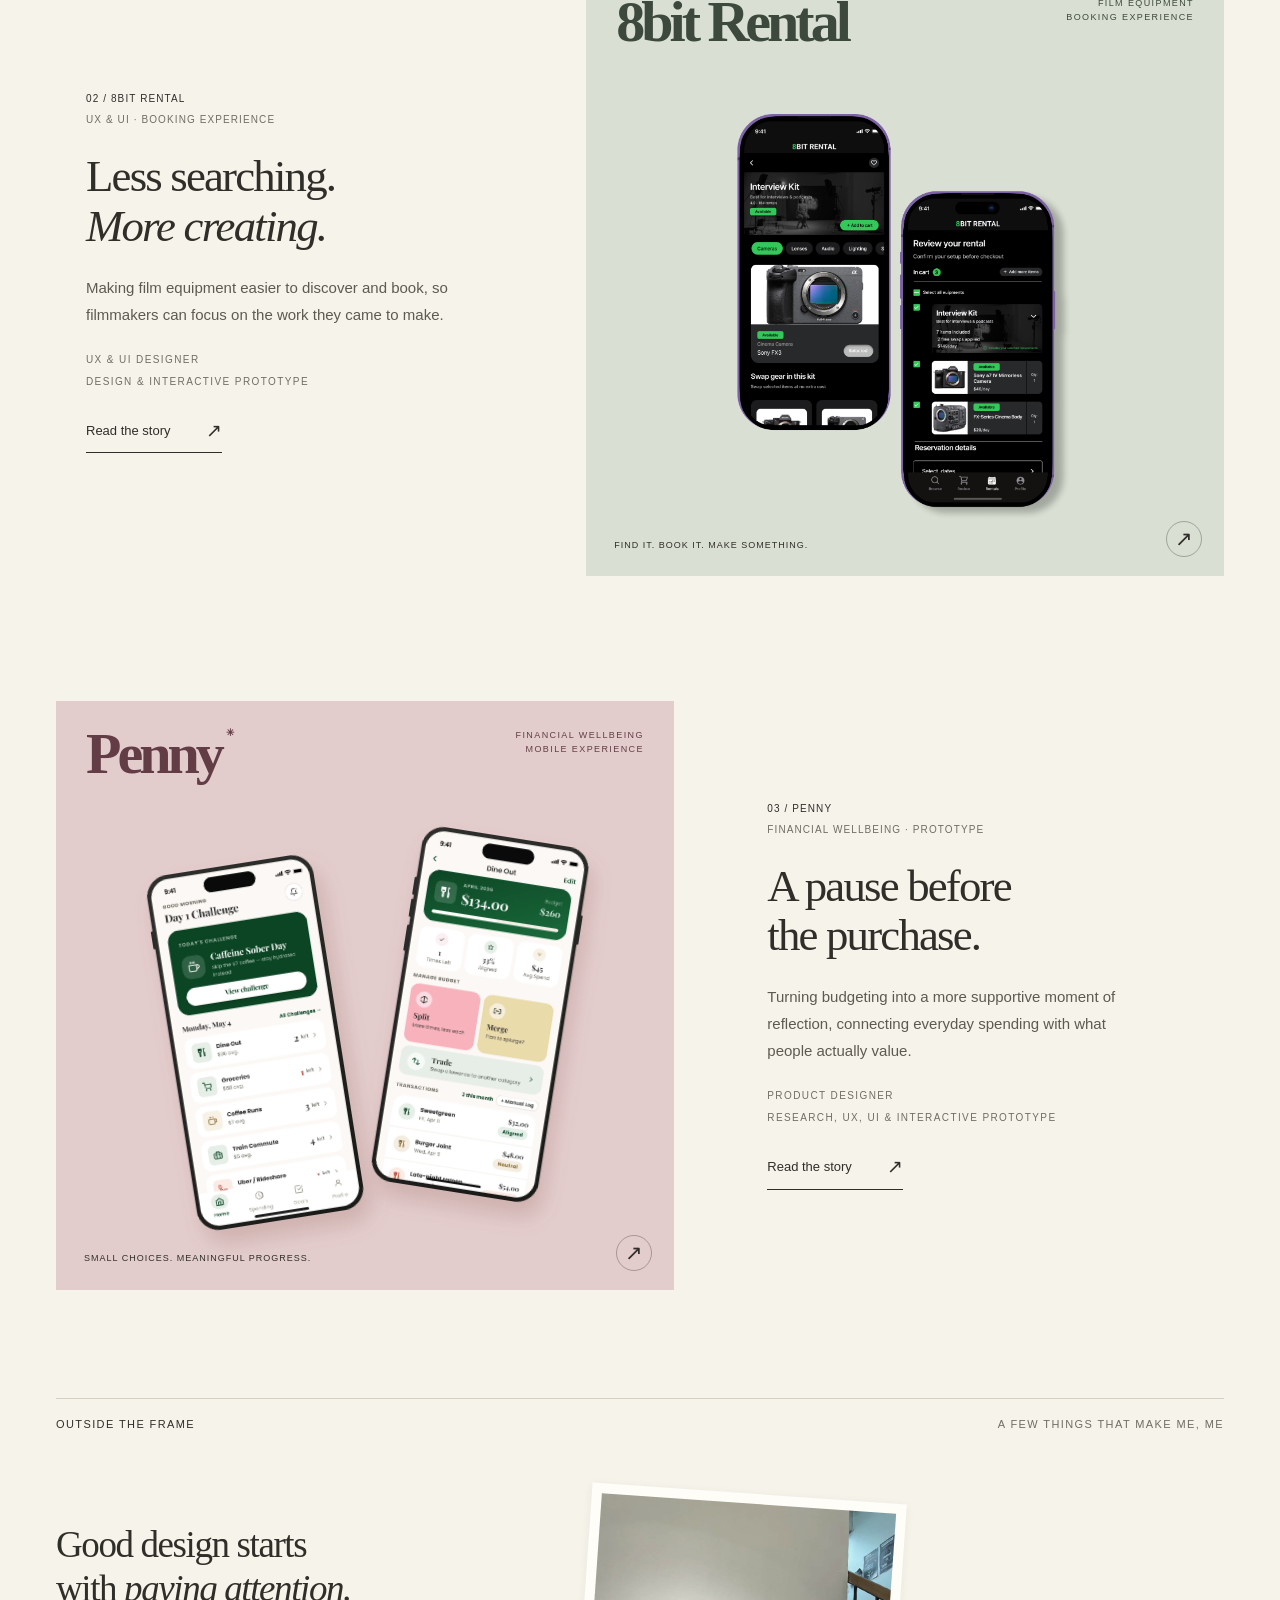
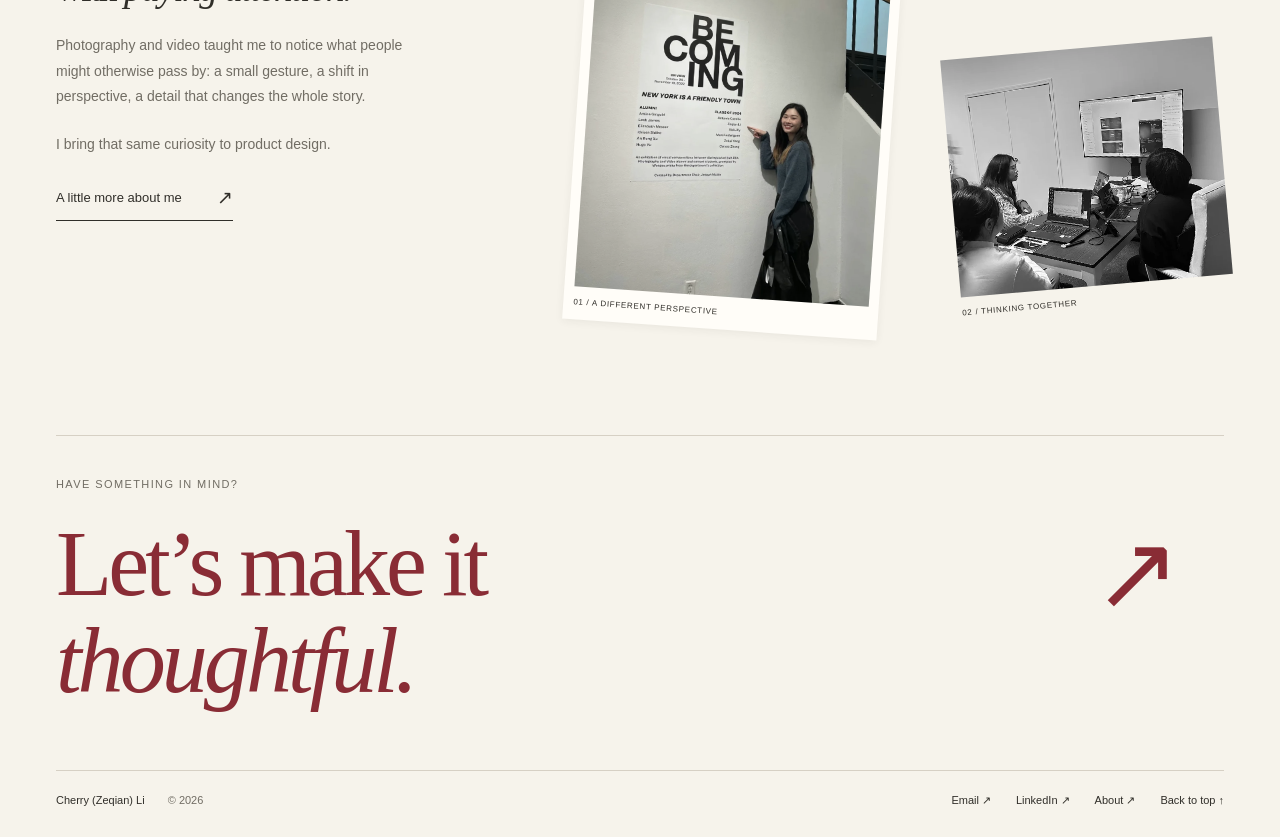
==== commit a3909d3f: "Refine Penny research and homepage flow" ====
--- a/index.html
+++ b/index.html
@@ -3,14 +3,14 @@
 <head>
   <meta charset="utf-8">
   <meta name="viewport" content="width=device-width, initial-scale=1">
-  <meta name="description" content="Cherry (Zeqian) Li — Product and UX designer. Thoughtful digital experiences, from financial wellbeing to creative services.">
+  <meta name="description" content="Cherry (Zeqian) Li, Product and UX designer. Thoughtful digital experiences, from financial wellbeing to creative services.">
   <meta name="theme-color" content="#f6f3eb">
-  <meta property="og:title" content="Cherry Li — Product & UX Designer">
+  <meta property="og:title" content="Cherry Li | Product & UX Designer">
   <meta property="og:description" content="Designing for the decisions that make up everyday life. Selected work in financial wellbeing and creative services.">
   <meta property="og:type" content="website">
-  <title>Cherry Li — Product & UX Designer</title>
+  <title>Cherry Li | Product & UX Designer</title>
   <link rel="icon" href="assets/editorial/favicon.svg" type="image/svg+xml">
-  <link rel="stylesheet" href="assets/editorial/home.css?v=20261012-8">
+  <link rel="stylesheet" href="assets/editorial/home.css?v=20261015-9">
 <link rel="stylesheet" href="./assets/shared/navigation.css">
 </head>
 <body>
@@ -33,16 +33,16 @@
       <h1 id="intro-title">Hi, I’m <em>Cherry</em><span class="period">.</span></h1>
       <div class="intro-bottom">
         <figure class="portrait"><img src="assets/editorial/portrait.webp" width="640" height="853" alt="Cherry outdoors in the sunshine" fetchpriority="high"><figcaption>That’s me. <span aria-hidden="true">↖</span></figcaption></figure>
-        <div class="intro-copy"><p><mark class="intro-highlight">I’m a product designer who turns complex systems into clear, useful experiences—balancing user needs, business goals, and visual craft.</mark></p><p class="quiet">My work spans shipped launches, marketplace optimization, and AI product exploration. At Tencent Games, I owned the homepage UX and UI for <i>MapleStory</i>’s China launch.</p><a class="text-link" href="#work">Explore my work <span aria-hidden="true">↓</span></a></div>
+        <div class="intro-copy"><p><mark class="intro-highlight">I’m a product designer who turns complex systems into clear, useful experiences while balancing user needs, business goals, and visual craft.</mark></p><p class="quiet">My work spans shipped launches, marketplace optimization, and AI product exploration. At Tencent Games, I owned the homepage UX and UI for <i>MapleStory</i>’s China launch.</p><a class="text-link" href="#work">Explore my work <span aria-hidden="true">↓</span></a></div>
         <div class="margin-note" aria-hidden="true">observe.<br>question.<br>make it clearer.</div>
       </div>
     </section>
 
     <section class="work wrap" id="work" aria-labelledby="work-title">
-      <div class="section-label"><h2 id="work-title">Selected work</h2><span>01—03 / A closer look</span></div>
+      <div class="section-label"><h2 id="work-title">Selected work</h2><span>01 / 03 · A closer look</span></div>
       <article class="project tencent" aria-labelledby="tencent-title">
         <div class="project-art tencent-art"><a href="./tencent/index.html" aria-label="Explore the Tencent Games MapleStory case study"><div class="cover-heading tencent-cover-heading"><span class="cover-name">Tencent<br>Games</span><span class="tiny">MAPLESTORY<br>LAUNCH WEBSITE</span></div><div class="tencent-device"><img class="tencent-device-shadow" src="assets/tencent/cover-device-shadow.png" width="2048" height="1913" alt="" loading="lazy"><img class="tencent-device-frame" src="assets/tencent/cover-device.png" width="1931" height="1850" alt="" loading="lazy"><img class="tencent-device-screen" src="assets/tencent/cover-screen.png" width="761" height="613" alt="MapleStory China launch homepage shown on a desktop computer" loading="lazy"></div><span class="art-caption">One homepage. Two paths into the game.</span><span class="open-circle" aria-hidden="true">↗</span></a></div>
-        <div class="project-info"><div class="project-kicker"><span>01 / Tencent Games</span><span>Launch website · Shipped</span></div><h3 id="tencent-title"><a href="./tencent/index.html">Ready to play.<br><em>Room to explore.</em></a></h3><p>Designing the homepage UX and UI for MapleStory’s China launch—balancing direct multi-platform download with product education for new players.</p><div class="project-facts"><span>Product Design Intern</span><span>Homepage UX, UI & information architecture</span></div><a class="text-link" href="./tencent/index.html">Read the story <span aria-hidden="true">↗</span></a></div>
+        <div class="project-info"><div class="project-kicker"><span>01 / Tencent Games</span><span>Launch website · Shipped</span></div><h3 id="tencent-title"><a href="./tencent/index.html">Ready to play.<br><em>Room to explore.</em></a></h3><p>Designing the homepage UX and UI for MapleStory’s China launch, balancing direct multi-platform download with product education for new players.</p><div class="project-facts"><span>Product Design Intern</span><span>Homepage UX, UI & information architecture</span></div><a class="text-link" href="./tencent/index.html">Read the story <span aria-hidden="true">↗</span></a></div>
       </article>
 
       <article class="project nextbit" aria-labelledby="nextbit-title">
@@ -52,9 +52,8 @@
 
       <article class="project penny" aria-labelledby="penny-title">
         <div class="project-art penny-art"><a href="./penny/index.html" aria-label="Explore the Penny case study"><div class="cover-heading penny-cover-heading"><span class="cover-name">Penny<sup aria-hidden="true">✳</sup></span><span class="tiny">FINANCIAL WELLBEING<br>MOBILE EXPERIENCE</span></div><div class="phones"><img class="phone-one" src="assets/editorial/penny-challenge.webp" width="620" height="1306" alt="Penny challenge screen for building mindful spending habits" loading="lazy"><img class="phone-two" src="assets/editorial/penny-budget.webp" width="620" height="1293" alt="Penny budget screen with split, merge and trade choices" loading="lazy"></div><span class="art-caption">Small choices. Meaningful progress.</span><span class="open-circle" aria-hidden="true">↗</span></a></div>
-        <div class="project-info"><div class="project-kicker"><span>03 / Penny</span><span>Financial wellbeing · Prototype</span></div><h3 id="penny-title"><a href="./penny/index.html">A pause before<br>the purchase.</a></h3><p>Turning budgeting into a more supportive moment of reflection—connecting everyday spending with what people actually value.</p><div class="evidence"><span class="evidence-number">18</span><p>young adults interviewed<br><span>Research that shaped the direction</span></p></div><a class="text-link" href="./penny/index.html">Read the story <span aria-hidden="true">↗</span></a></div>
+        <div class="project-info"><div class="project-kicker"><span>03 / Penny</span><span>Financial wellbeing · Prototype</span></div><h3 id="penny-title"><a href="./penny/index.html">A pause before<br>the purchase.</a></h3><p>Turning budgeting into a more supportive moment of reflection, connecting everyday spending with what people actually value.</p><div class="project-facts"><span>Product Designer</span><span>Research, UX, UI & interactive prototype</span></div><a class="text-link" href="./penny/index.html">Read the story <span aria-hidden="true">↗</span></a></div>
       </article>
-      <aside class="exploration"><div><span class="eyebrow">Also exploring</span><h3>What if learning about money<br>felt more like <em>playing?</em></h3></div><div><p>GameFi Life uses characters, everyday scenarios and a changing virtual city to make financial consequences visible.</p><a class="text-link" href="gamefi-life/">Explore the concept <span aria-hidden="true">↗</span></a></div></aside>
     </section>
 
     <section class="personal wrap" aria-labelledby="personal-title">
@@ -62,7 +61,7 @@
       <div class="personal-grid"><div class="personal-copy"><p class="large-serif">Good design starts<br>with <em>paying attention.</em></p><p>Photography and video taught me to notice what people might otherwise pass by: a small gesture, a shift in perspective, a detail that changes the whole story.</p><p>I bring that same curiosity to product design.</p><a class="text-link" href="about/">A little more about me <span aria-hidden="true">↗</span></a></div><figure class="photo museum"><img src="assets/editorial/museum.webp" alt="Cherry beside a large typography installation in a museum" width="900" height="1200" loading="lazy"><figcaption>01 / A different perspective</figcaption></figure><figure class="photo studio"><img src="assets/editorial/studio.webp" alt="A black and white photograph of a group working together around a table" width="733" height="435" loading="lazy"><figcaption>02 / Thinking together</figcaption></figure></div>
     </section>
   </main>
-  <footer class="footer wrap" id="contact"><div class="footer-top"><p class="eyebrow">Have something in mind?</p><a href="mailto:cherryzeqian@gmail.com" class="footer-hello">Let’s make it<br><em>thoughtful.</em><span aria-hidden="true">↗</span></a></div><div class="footer-bottom"><p>Cherry (Zeqian) Li <span>© <span id="year">2026</span></span></p><div><a href="mailto:cherryzeqian@gmail.com">Email ↗</a><a href="https://www.linkedin.com/in/zeqian-li-72b1761ba/" target="_blank" rel="noopener noreferrer">LinkedIn ↗</a><a href="about/">About ↗</a><a href="#main">Back to top ↑</a></div></div></footer>
+  <footer class="footer wrap" id="contact"><div class="footer-top"><p class="eyebrow">Have something in mind?</p><a href="mailto:cherryzeqian@gmail.com" class="footer-hello">Let’s make it<br><em>thoughtful.</em><span aria-hidden="true">↗</span></a></div><div class="footer-bottom"><p>Cherry (Zeqian) Li <span>© <span id="year">2026</span></span></p><div><a href="mailto:cherryzeqian@gmail.com">Email ↗</a><a href="https://www.linkedin.com/in/zeqian-li-72b1761ba/?isSelfProfile=true" target="_blank" rel="noopener noreferrer">LinkedIn ↗</a><a href="about/">About ↗</a><a href="#main">Back to top ↑</a></div></div></footer>
   <script src="assets/editorial/home.js" defer></script>
 </body>
 </html>
--- a/assets/editorial/home.css
+++ b/assets/editorial/home.css
@@ -457,35 +457,6 @@
 .tencent .project-info {
   padding-right:20px;
 }
-.exploration {
-  display:grid;
-  grid-template-columns:1.1fr .9fr;
-  gap:10%;
-  padding:40px 0;
-  margin-top:85px;
-  border-block:1px solid var(--line);
-}
-.exploration .eyebrow {
-  color:var(--red);
-}
-.exploration h3 {
-  font-size:33px;
-  letter-spacing:-1px;
-  margin-top:15px;
-  line-height:1.2;
-}
-.exploration>div:last-child {
-  padding-top:25px;
-}
-.exploration p {
-  font-size:14px;
-  line-height:1.8;
-  max-width:370px;
-  color:var(--muted);
-}
-.exploration .text-link {
-  margin-top:18px;
-}
 .personal {
   padding-top:108px;
   padding-bottom:105px;
@@ -797,18 +768,6 @@
   .tencent .project-info {
     padding-right:3px;
   }
-  .exploration {
-    grid-template-columns:1fr;
-    gap:0;
-    margin-top:50px;
-    padding:30px 0;
-  }
-  .exploration h3 {
-    font-size:29px;
-  }
-  .exploration>div:last-child {
-    padding-top:18px;
-  }
   .personal {
     padding-top:60px;
     padding-bottom:65px;
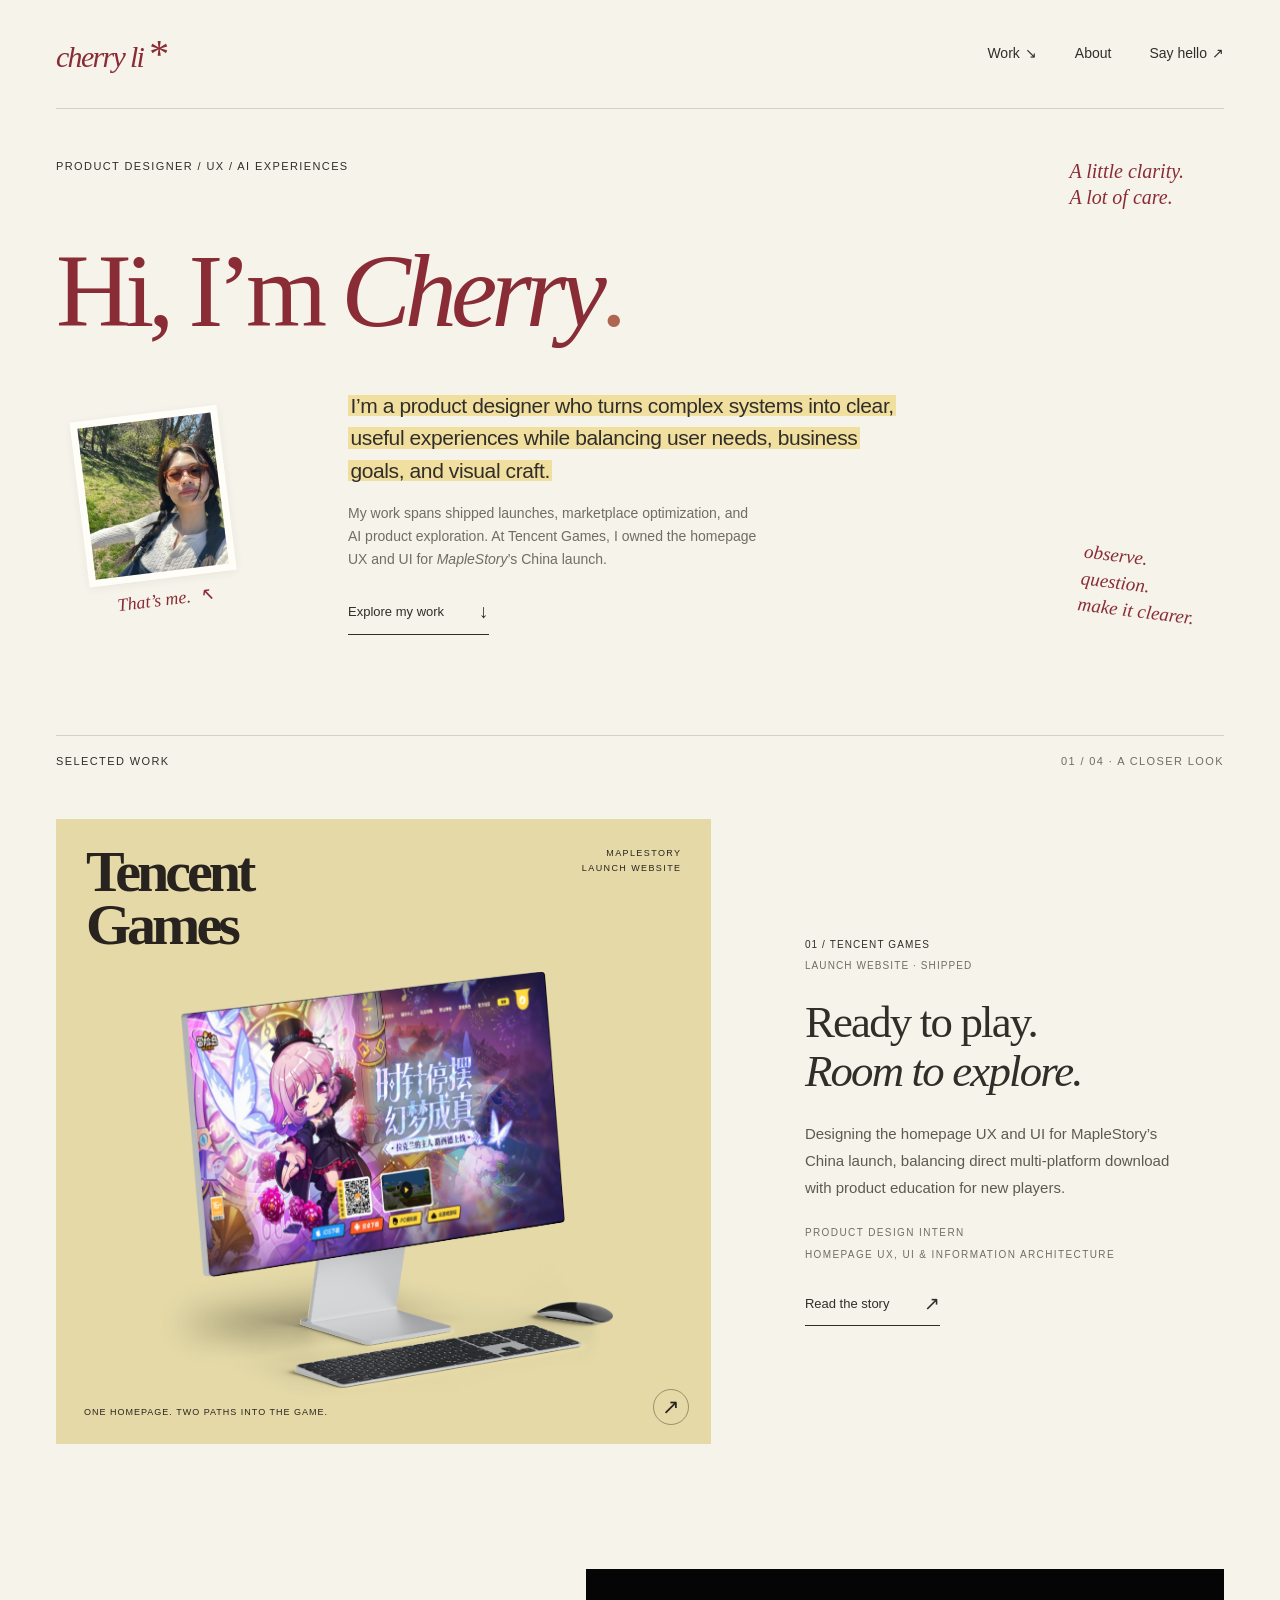
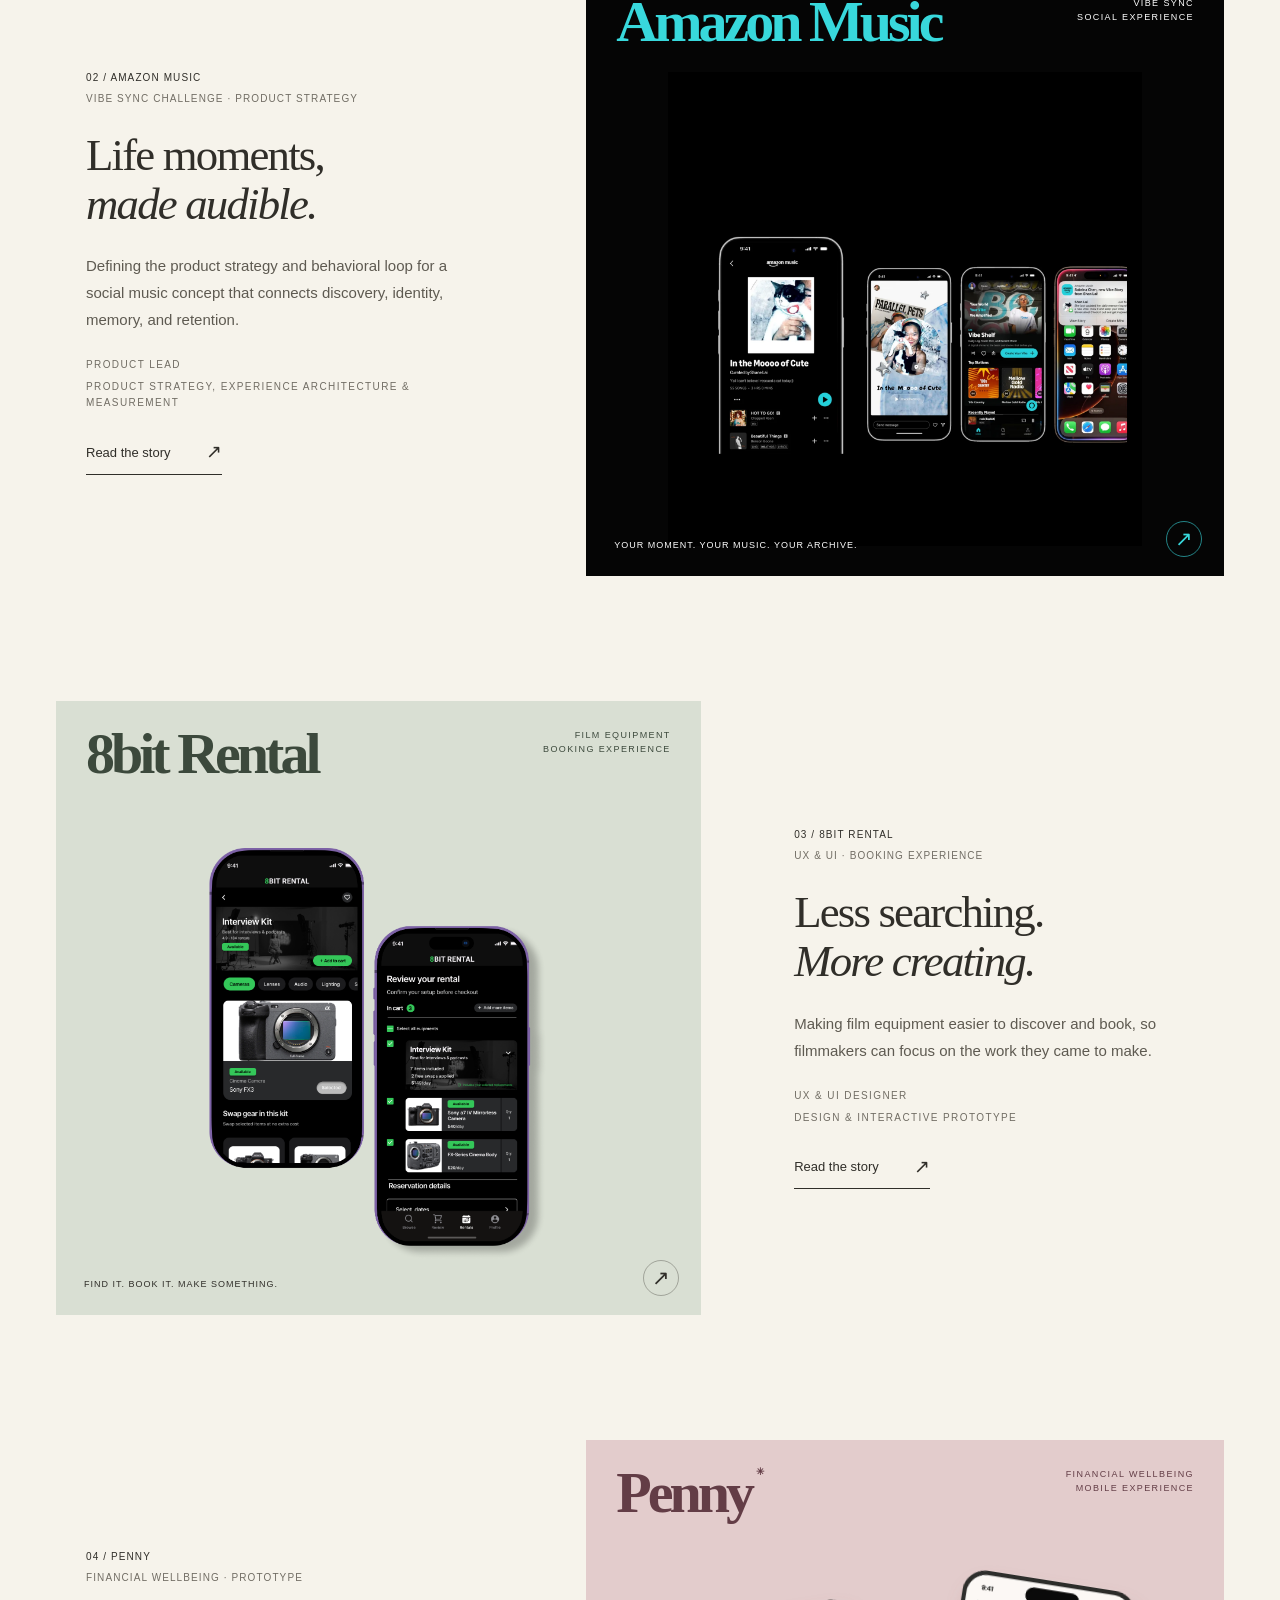
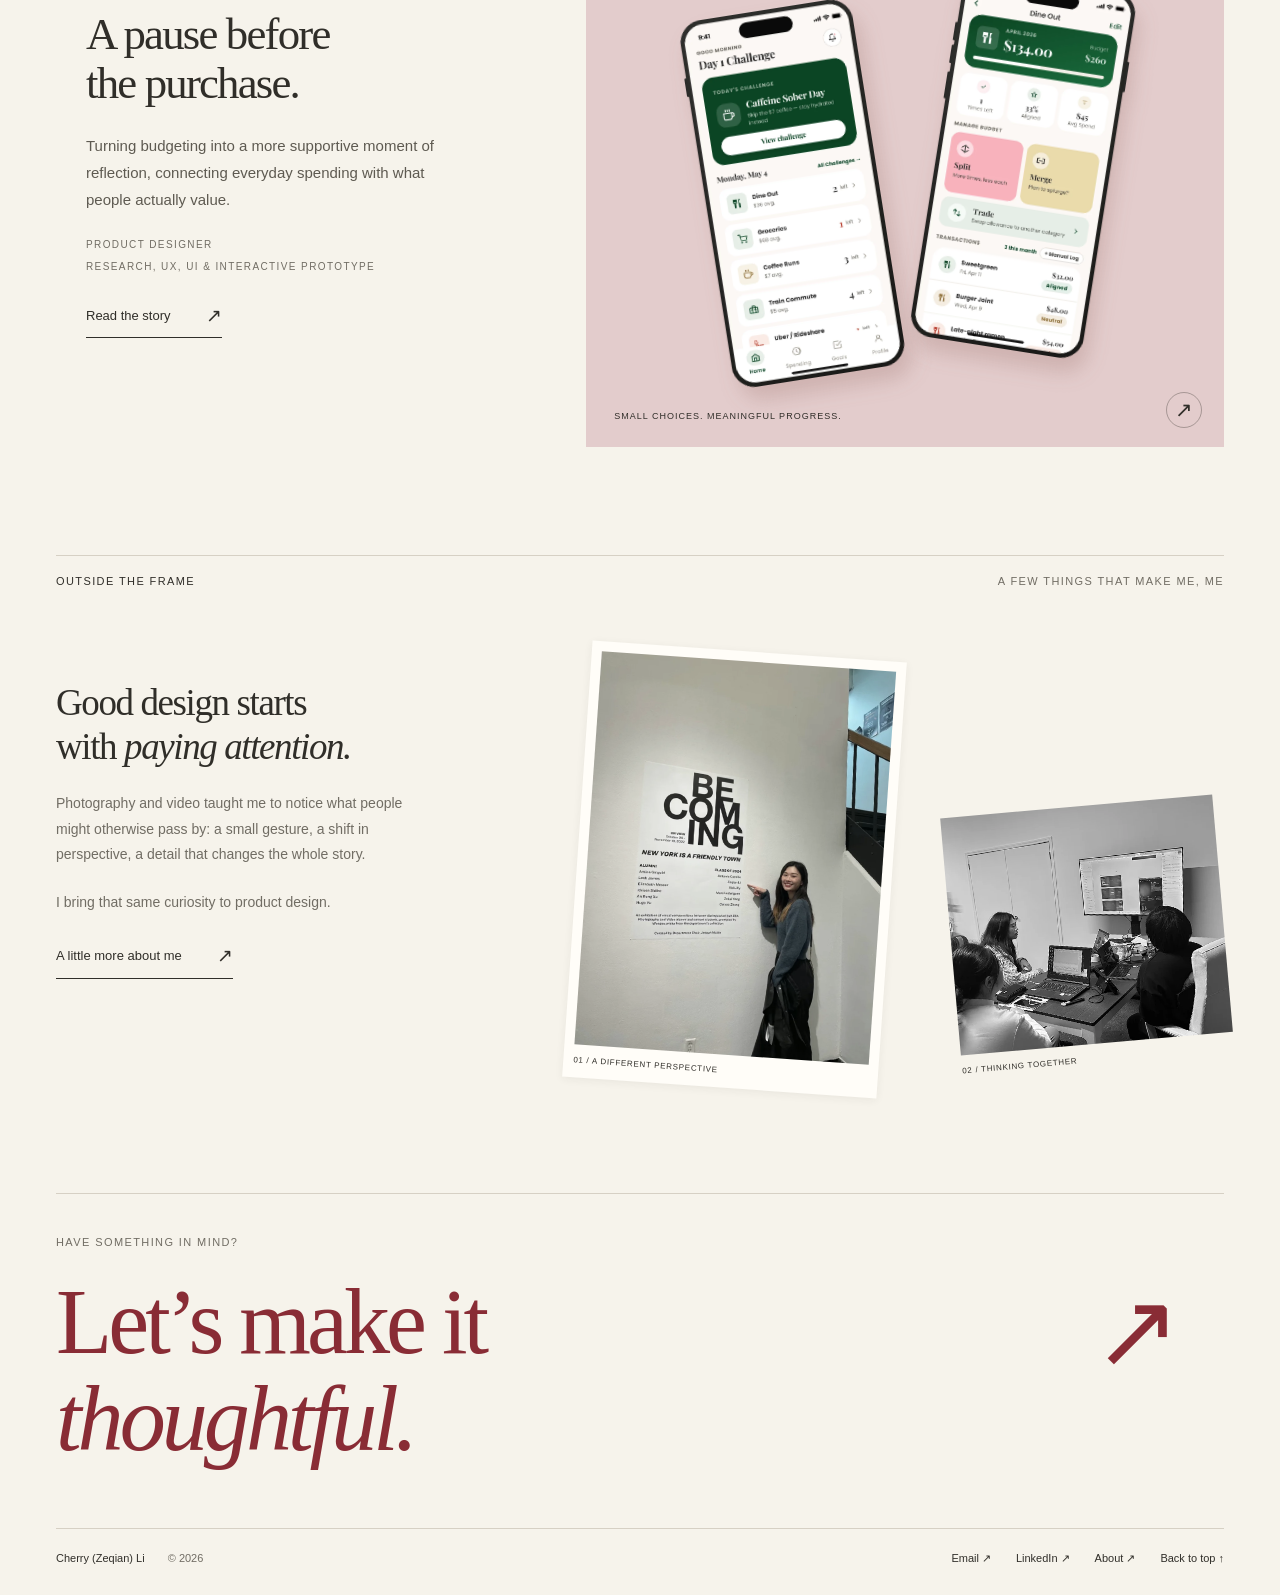
==== commit be1fddec: "Add Amazon Music portfolio case study" ====
--- a/index.html
+++ b/index.html
@@ -10,7 +10,7 @@
   <meta property="og:type" content="website">
   <title>Cherry Li | Product & UX Designer</title>
   <link rel="icon" href="assets/editorial/favicon.svg" type="image/svg+xml">
-  <link rel="stylesheet" href="assets/editorial/home.css?v=20261015-9">
+  <link rel="stylesheet" href="assets/editorial/home.css?v=20261103-1">
 <link rel="stylesheet" href="./assets/shared/navigation.css">
 </head>
 <body>
@@ -39,20 +39,25 @@
     </section>
 
     <section class="work wrap" id="work" aria-labelledby="work-title">
-      <div class="section-label"><h2 id="work-title">Selected work</h2><span>01 / 03 · A closer look</span></div>
+      <div class="section-label"><h2 id="work-title">Selected work</h2><span>01 / 04 · A closer look</span></div>
       <article class="project tencent" aria-labelledby="tencent-title">
         <div class="project-art tencent-art"><a href="./tencent/index.html" aria-label="Explore the Tencent Games MapleStory case study"><div class="cover-heading tencent-cover-heading"><span class="cover-name">Tencent<br>Games</span><span class="tiny">MAPLESTORY<br>LAUNCH WEBSITE</span></div><div class="tencent-device"><img class="tencent-device-shadow" src="assets/tencent/cover-device-shadow.png" width="2048" height="1913" alt="" loading="lazy"><img class="tencent-device-frame" src="assets/tencent/cover-device.png" width="1931" height="1850" alt="" loading="lazy"><img class="tencent-device-screen" src="assets/tencent/cover-screen.png" width="761" height="613" alt="MapleStory China launch homepage shown on a desktop computer" loading="lazy"></div><span class="art-caption">One homepage. Two paths into the game.</span><span class="open-circle" aria-hidden="true">↗</span></a></div>
         <div class="project-info"><div class="project-kicker"><span>01 / Tencent Games</span><span>Launch website · Shipped</span></div><h3 id="tencent-title"><a href="./tencent/index.html">Ready to play.<br><em>Room to explore.</em></a></h3><p>Designing the homepage UX and UI for MapleStory’s China launch, balancing direct multi-platform download with product education for new players.</p><div class="project-facts"><span>Product Design Intern</span><span>Homepage UX, UI & information architecture</span></div><a class="text-link" href="./tencent/index.html">Read the story <span aria-hidden="true">↗</span></a></div>
       </article>
 
+      <article class="project vibesync" aria-labelledby="amazon-music-title">
+        <div class="project-info"><div class="project-kicker"><span>02 / Amazon Music</span><span>Vibe Sync Challenge · Product strategy</span></div><h3 id="amazon-music-title"><a href="./amazon-music/">Life moments,<br><em>made audible.</em></a></h3><p>Defining the product strategy and behavioral loop for a social music concept that connects discovery, identity, memory, and retention.</p><div class="project-facts"><span>Product Lead</span><span>Product strategy, experience architecture & measurement</span></div><a class="text-link" href="./amazon-music/">Read the story <span aria-hidden="true">↗</span></a></div>
+        <div class="project-art vibesync-art"><a href="./amazon-music/" aria-label="Explore the Amazon Music Vibe Sync case study"><div class="cover-heading vibesync-cover-heading"><span class="cover-name">Amazon Music</span><span class="tiny">VIBE SYNC<br>SOCIAL EXPERIENCE</span></div><img src="assets/vibesync/cover.webp" width="1600" height="1600" alt="Vibe Sync mobile experience connecting social music discovery with an Amazon Music memory archive" loading="lazy"><span class="art-caption">Your moment. Your music. Your archive.</span><span class="open-circle" aria-hidden="true">↗</span></a></div>
+      </article>
+
       <article class="project nextbit" aria-labelledby="nextbit-title">
-        <div class="project-info"><div class="project-kicker"><span>02 / 8bit Rental</span><span>UX & UI · Booking experience</span></div><h3 id="nextbit-title"><a href="./nextbit/index.html">Less searching.<br><em>More creating.</em></a></h3><p>Making film equipment easier to discover and book, so filmmakers can focus on the work they came to make.</p><div class="project-facts"><span>UX & UI Designer</span><span>Design & interactive prototype</span></div><a class="text-link" href="./nextbit/index.html">Read the story <span aria-hidden="true">↗</span></a></div>
         <div class="project-art nextbit-art"><a href="./nextbit/index.html" aria-label="Explore the 8bit Rental case study"><div class="cover-heading nextbit-cover-heading"><span class="cover-name">8bit Rental</span><span class="tiny">FILM EQUIPMENT<br>BOOKING EXPERIENCE</span></div><img src="assets/8bit/cover-phones.png" width="2334" height="2838" alt="8bit Rental mobile screens showing equipment discovery and rental review" loading="lazy"><span class="art-caption">Find it. Book it. Make something.</span><span class="open-circle" aria-hidden="true">↗</span></a></div>
+        <div class="project-info"><div class="project-kicker"><span>03 / 8bit Rental</span><span>UX & UI · Booking experience</span></div><h3 id="nextbit-title"><a href="./nextbit/index.html">Less searching.<br><em>More creating.</em></a></h3><p>Making film equipment easier to discover and book, so filmmakers can focus on the work they came to make.</p><div class="project-facts"><span>UX & UI Designer</span><span>Design & interactive prototype</span></div><a class="text-link" href="./nextbit/index.html">Read the story <span aria-hidden="true">↗</span></a></div>
       </article>
 
       <article class="project penny" aria-labelledby="penny-title">
+        <div class="project-info"><div class="project-kicker"><span>04 / Penny</span><span>Financial wellbeing · Prototype</span></div><h3 id="penny-title"><a href="./penny/index.html">A pause before<br>the purchase.</a></h3><p>Turning budgeting into a more supportive moment of reflection, connecting everyday spending with what people actually value.</p><div class="project-facts"><span>Product Designer</span><span>Research, UX, UI & interactive prototype</span></div><a class="text-link" href="./penny/index.html">Read the story <span aria-hidden="true">↗</span></a></div>
         <div class="project-art penny-art"><a href="./penny/index.html" aria-label="Explore the Penny case study"><div class="cover-heading penny-cover-heading"><span class="cover-name">Penny<sup aria-hidden="true">✳</sup></span><span class="tiny">FINANCIAL WELLBEING<br>MOBILE EXPERIENCE</span></div><div class="phones"><img class="phone-one" src="assets/editorial/penny-challenge.webp" width="620" height="1306" alt="Penny challenge screen for building mindful spending habits" loading="lazy"><img class="phone-two" src="assets/editorial/penny-budget.webp" width="620" height="1293" alt="Penny budget screen with split, merge and trade choices" loading="lazy"></div><span class="art-caption">Small choices. Meaningful progress.</span><span class="open-circle" aria-hidden="true">↗</span></a></div>
-        <div class="project-info"><div class="project-kicker"><span>03 / Penny</span><span>Financial wellbeing · Prototype</span></div><h3 id="penny-title"><a href="./penny/index.html">A pause before<br>the purchase.</a></h3><p>Turning budgeting into a more supportive moment of reflection, connecting everyday spending with what people actually value.</p><div class="project-facts"><span>Product Designer</span><span>Research, UX, UI & interactive prototype</span></div><a class="text-link" href="./penny/index.html">Read the story <span aria-hidden="true">↗</span></a></div>
       </article>
     </section>
 
--- a/assets/editorial/home.css
+++ b/assets/editorial/home.css
@@ -340,11 +340,11 @@
   color:var(--muted);
 }
 .nextbit {
-  grid-template-columns:.8fr 1.2fr;
-  gap:9%;
+  grid-template-columns:1.2fr .8fr;
+  gap:8%;
 }
 .nextbit .project-info {
-  padding-left:30px;
+  padding-right:20px;
 }
 .nextbit-art {
   background:#d9dfd3;
@@ -385,6 +385,50 @@
 .nextbit-art a:hover img {
   transform:translateX(-50%) translateY(-6px);
 }
+.vibesync {
+  grid-template-columns:.8fr 1.2fr;
+  gap:9%;
+}
+.vibesync .project-info {
+  padding-left:30px;
+}
+.vibesync-art {
+  background:#050505;
+  aspect-ratio:1.05;
+}
+.vibesync-cover-heading {
+  color:#fff;
+}
+.vibesync-cover-heading .cover-name {
+  color:#38d8dc;
+  white-space:nowrap;
+}
+.vibesync-art> a>img {
+  position:absolute;
+  top:17%;
+  left:4%;
+  width:92%;
+  height:78%;
+  object-fit:contain;
+  transition:transform .45s ease;
+}
+.vibesync-art a:hover>img {
+  transform:translateY(-6px);
+}
+.vibesync-art .art-caption {
+  color:#fff;
+}
+.vibesync-art .open-circle {
+  color:#38d8dc;
+  border-color:#38d8dc99;
+}
+.penny {
+  grid-template-columns:.8fr 1.2fr;
+  gap:9%;
+}
+.penny .project-info {
+  padding-left:30px;
+}
 .project-facts {
   display:flex;
   flex-direction:column;
@@ -597,11 +641,12 @@
   .phones img {
     width:43%;
   }
-  .nextbit {
+  .nextbit,.vibesync,.penny {
     gap:6%;
   }
-  .nextbit .project-info {
+  .nextbit .project-info,.vibesync .project-info,.penny .project-info {
     padding-left:0;
+    padding-right:0;
   }
   .cover-heading {
     padding:25px 20px 0;
@@ -613,6 +658,12 @@
     top:24%;
     width:60%;
     height:67%;
+  }
+  .vibesync-art> a>img {
+    top:18%;
+    left:3%;
+    width:94%;
+    height:77%;
   }
   .art-caption {
     left:18px;
@@ -741,7 +792,7 @@
   .phones img {
     width:40%;
   }
-  .nextbit-art {
+  .nextbit-art,.vibesync-art,.penny-art {
     grid-row:1;
   }
   .nextbit-art img {
@@ -759,8 +810,9 @@
   .tiny {
     font-size:8px;
   }
-  .nextbit .project-info {
+  .nextbit .project-info,.vibesync .project-info,.penny .project-info {
     padding-left:3px;
+    padding-right:3px;
   }
   .tencent-art {
     aspect-ratio:1.05;
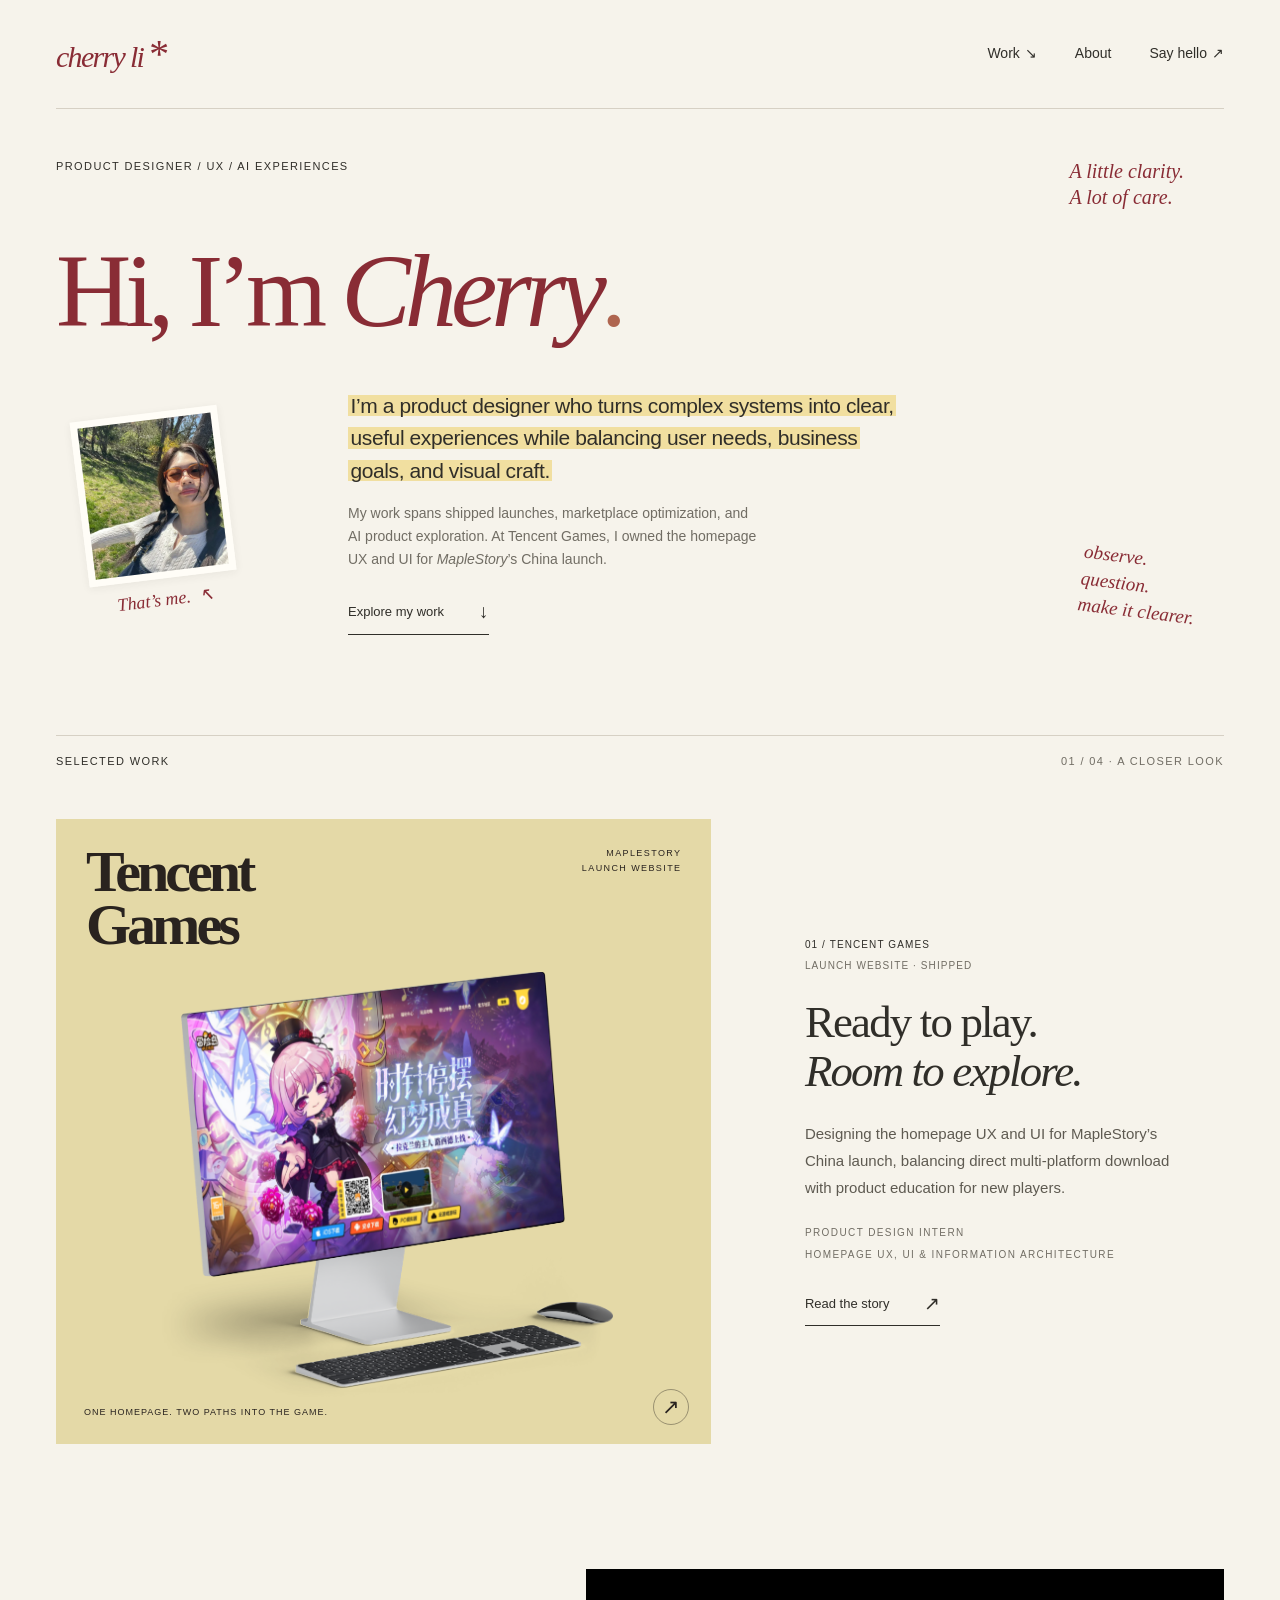
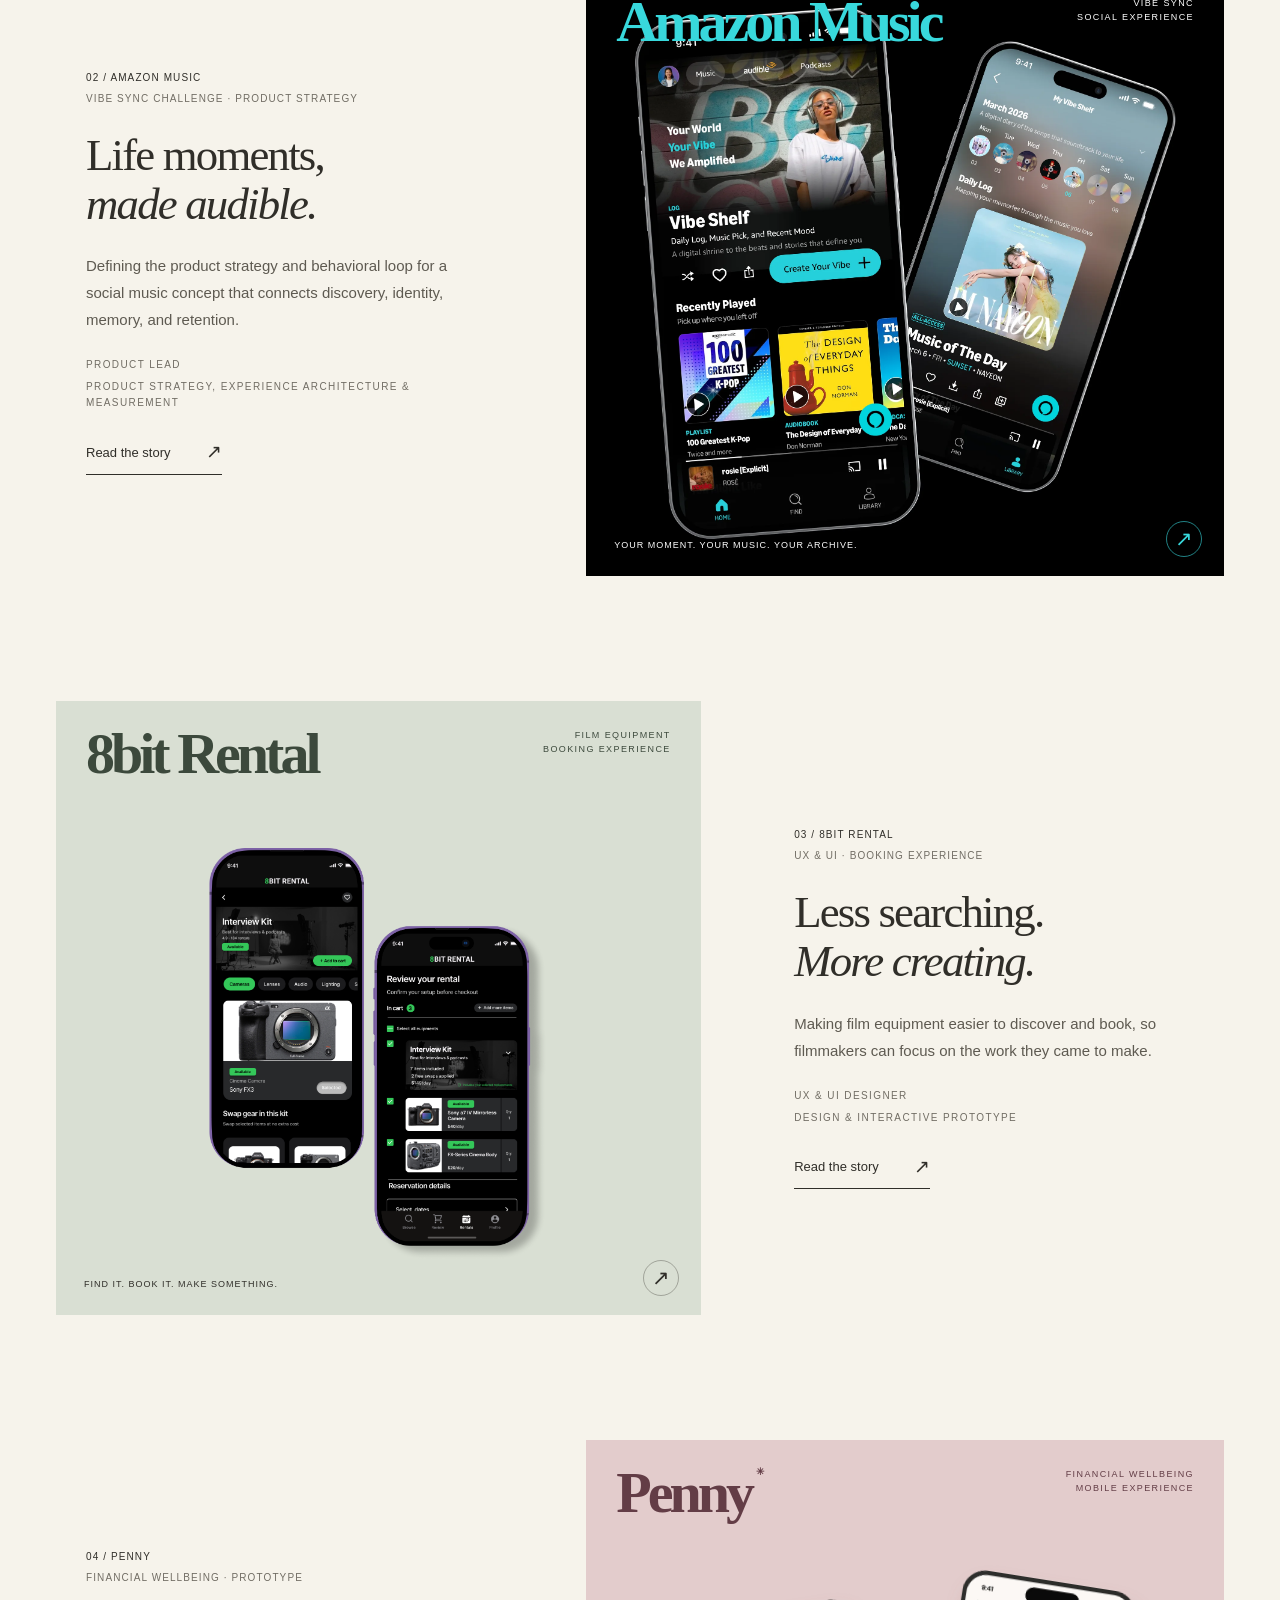
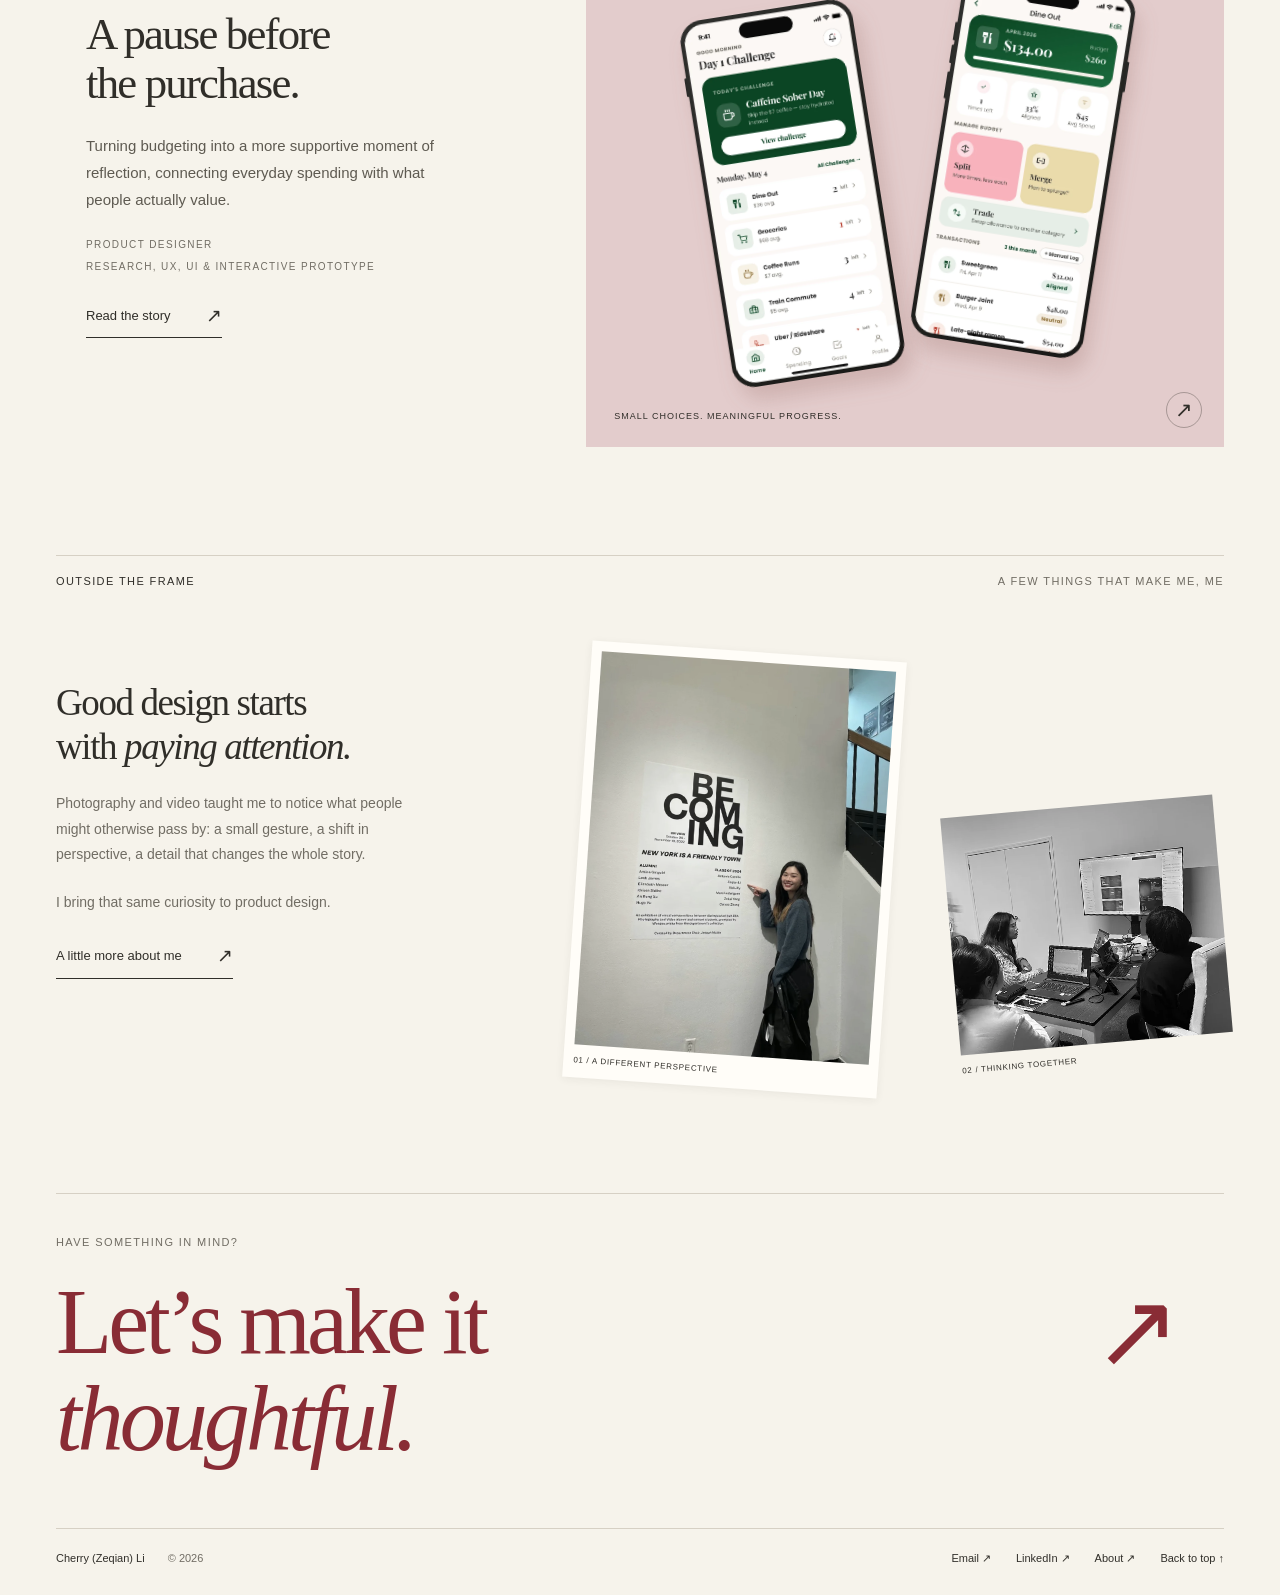
==== commit 51450a2e: "Update Amazon Music portfolio hero" ====
--- a/index.html
+++ b/index.html
@@ -10,7 +10,7 @@
   <meta property="og:type" content="website">
   <title>Cherry Li | Product & UX Designer</title>
   <link rel="icon" href="assets/editorial/favicon.svg" type="image/svg+xml">
-  <link rel="stylesheet" href="assets/editorial/home.css?v=20261103-1">
+  <link rel="stylesheet" href="assets/editorial/home.css?v=20261103-2">
 <link rel="stylesheet" href="./assets/shared/navigation.css">
 </head>
 <body>
@@ -47,7 +47,7 @@
 
       <article class="project vibesync" aria-labelledby="amazon-music-title">
         <div class="project-info"><div class="project-kicker"><span>02 / Amazon Music</span><span>Vibe Sync Challenge · Product strategy</span></div><h3 id="amazon-music-title"><a href="./amazon-music/">Life moments,<br><em>made audible.</em></a></h3><p>Defining the product strategy and behavioral loop for a social music concept that connects discovery, identity, memory, and retention.</p><div class="project-facts"><span>Product Lead</span><span>Product strategy, experience architecture & measurement</span></div><a class="text-link" href="./amazon-music/">Read the story <span aria-hidden="true">↗</span></a></div>
-        <div class="project-art vibesync-art"><a href="./amazon-music/" aria-label="Explore the Amazon Music Vibe Sync case study"><div class="cover-heading vibesync-cover-heading"><span class="cover-name">Amazon Music</span><span class="tiny">VIBE SYNC<br>SOCIAL EXPERIENCE</span></div><img src="assets/vibesync/cover.webp" width="1600" height="1600" alt="Vibe Sync mobile experience connecting social music discovery with an Amazon Music memory archive" loading="lazy"><span class="art-caption">Your moment. Your music. Your archive.</span><span class="open-circle" aria-hidden="true">↗</span></a></div>
+        <div class="project-art vibesync-art"><a href="./amazon-music/" aria-label="Explore the Amazon Music Vibe Sync case study"><div class="cover-heading vibesync-cover-heading"><span class="cover-name">Amazon Music</span><span class="tiny">VIBE SYNC<br>SOCIAL EXPERIENCE</span></div><img src="assets/vibesync/amazon-title-image.webp" width="2800" height="2019" alt="Amazon Music Vibe Sync experience shown across two angled phone mockups" loading="lazy"><span class="art-caption">Your moment. Your music. Your archive.</span><span class="open-circle" aria-hidden="true">↗</span></a></div>
       </article>
 
       <article class="project nextbit" aria-labelledby="nextbit-title">
--- a/assets/editorial/home.css
+++ b/assets/editorial/home.css
@@ -405,15 +405,15 @@
 }
 .vibesync-art> a>img {
   position:absolute;
-  top:17%;
-  left:4%;
-  width:92%;
-  height:78%;
-  object-fit:contain;
+  inset:0;
+  width:100%;
+  height:100%;
+  object-fit:cover;
+  object-position:54% center;
   transition:transform .45s ease;
 }
 .vibesync-art a:hover>img {
-  transform:translateY(-6px);
+  transform:scale(1.018);
 }
 .vibesync-art .art-caption {
   color:#fff;
@@ -660,10 +660,9 @@
     height:67%;
   }
   .vibesync-art> a>img {
-    top:18%;
-    left:3%;
-    width:94%;
-    height:77%;
+    inset:0;
+    width:100%;
+    height:100%;
   }
   .art-caption {
     left:18px;
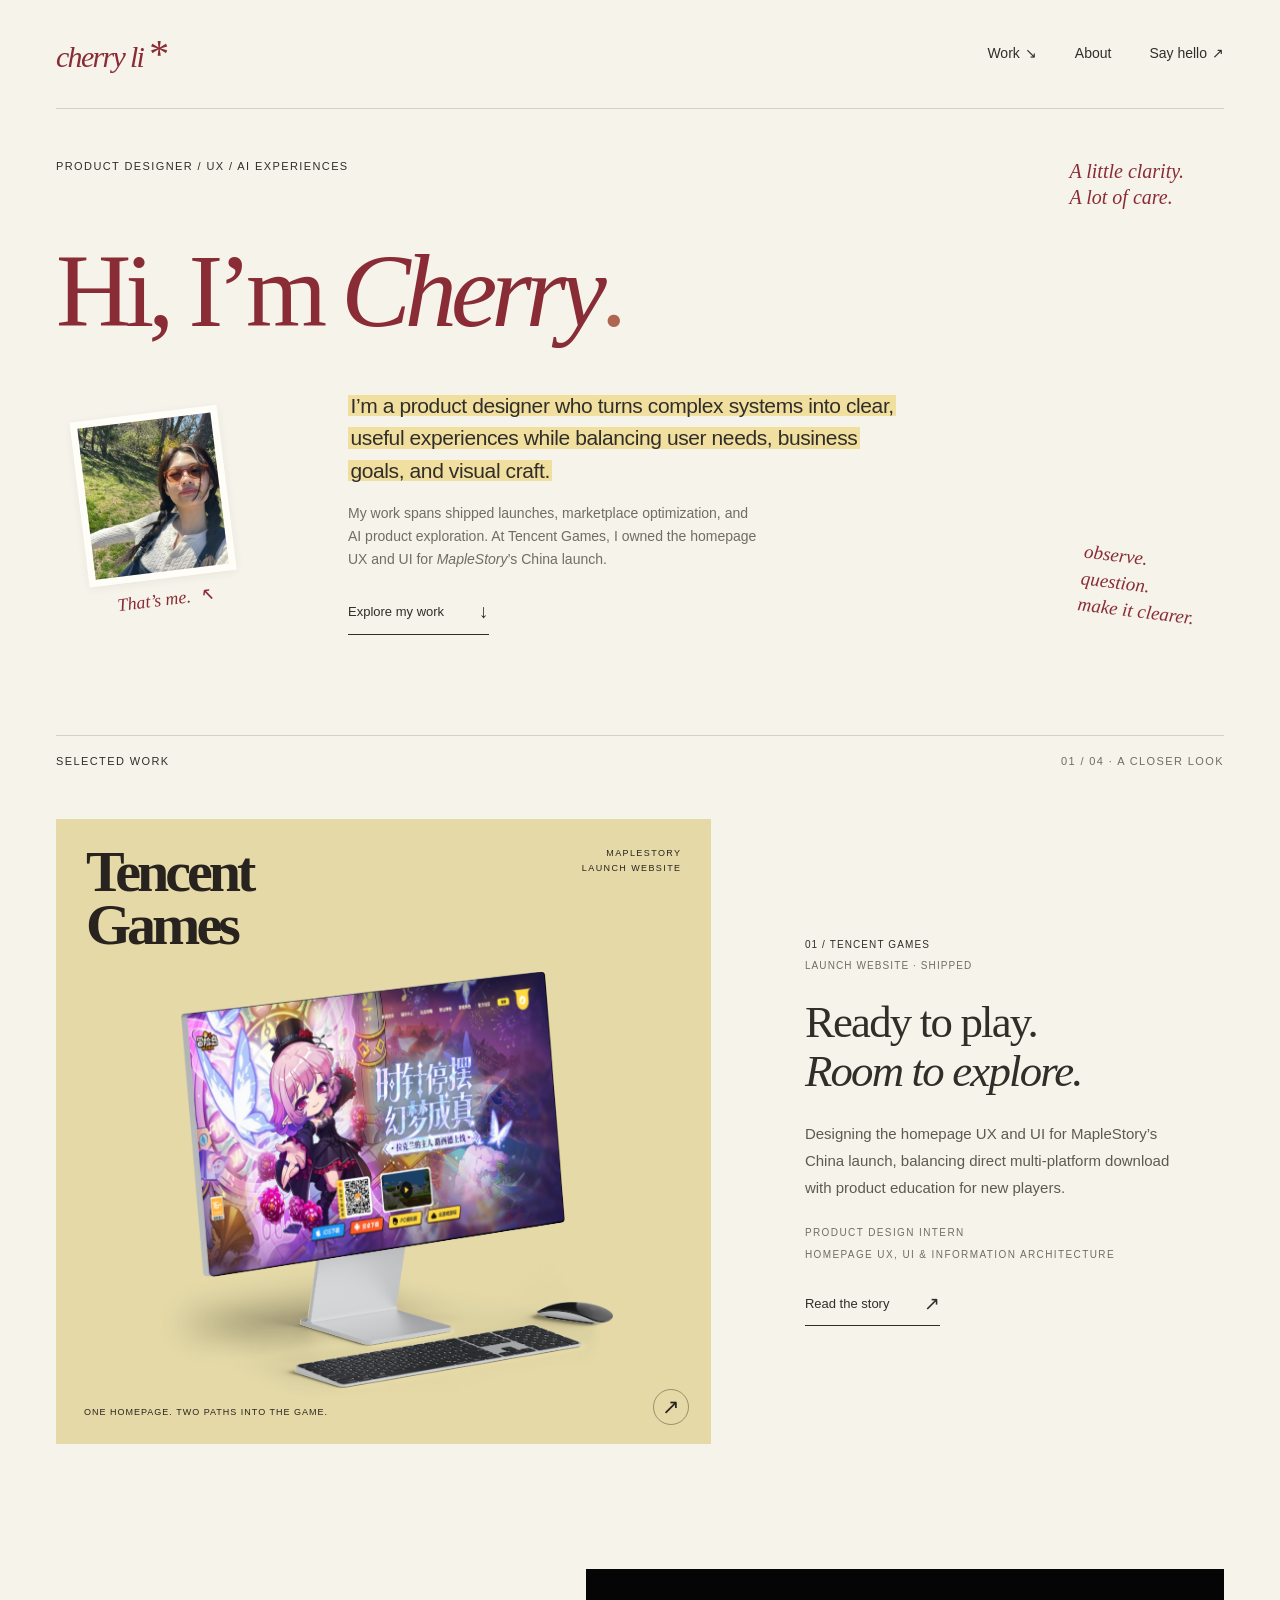
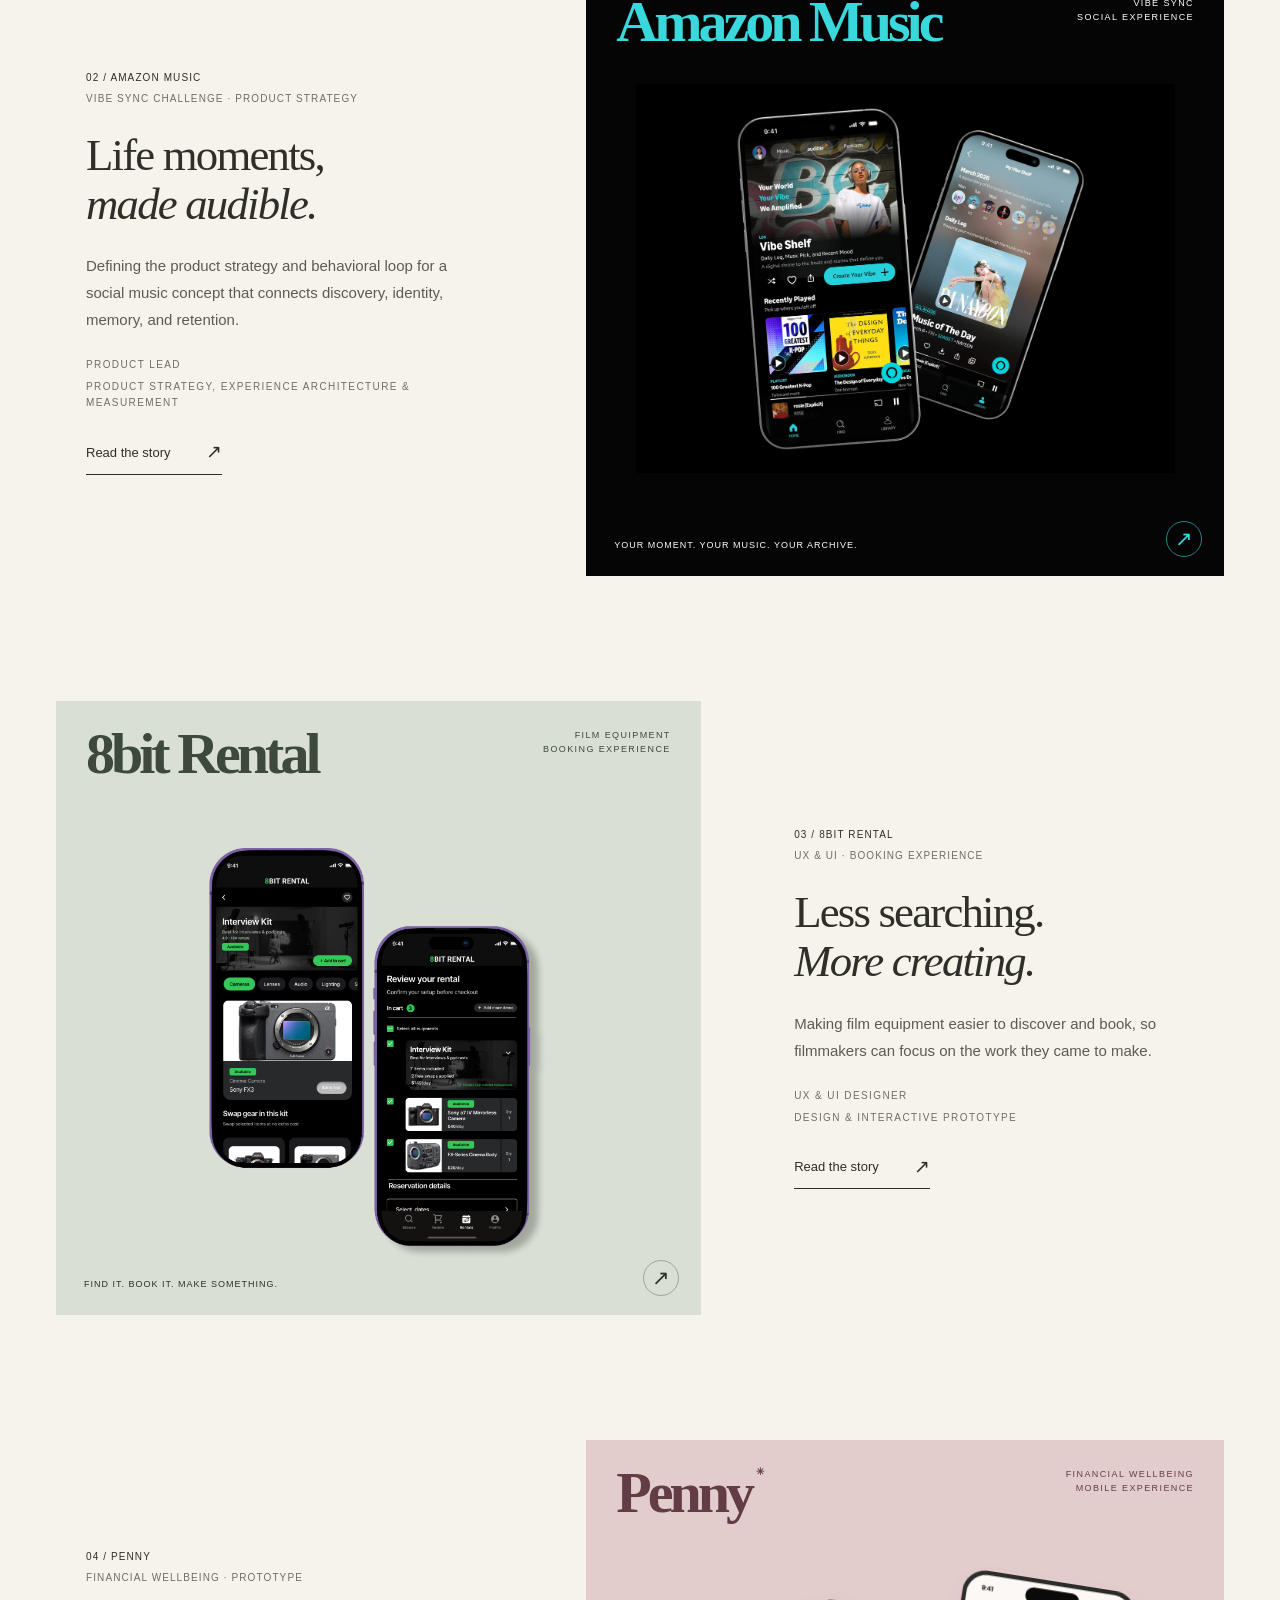
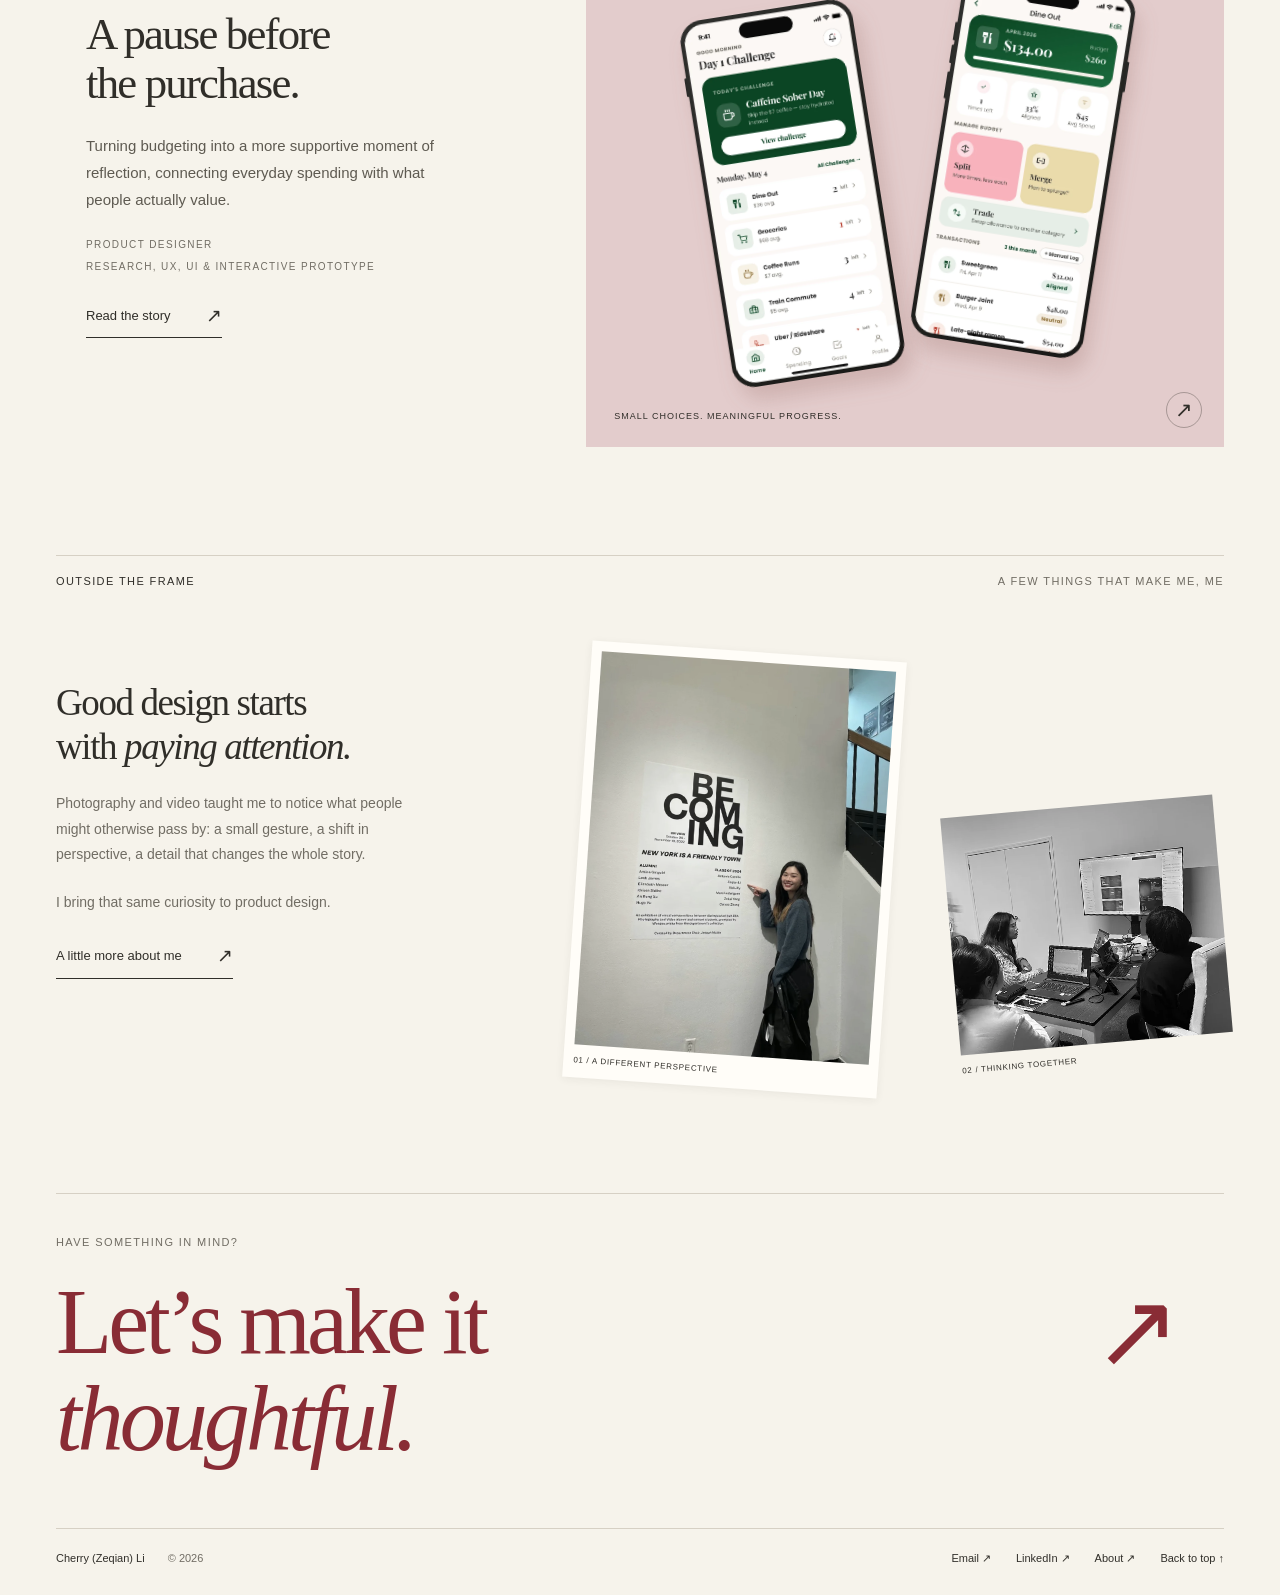
==== commit 250cb020: "Balance Amazon Music homepage cover scale" ====
--- a/index.html
+++ b/index.html
@@ -10,7 +10,7 @@
   <meta property="og:type" content="website">
   <title>Cherry Li | Product & UX Designer</title>
   <link rel="icon" href="assets/editorial/favicon.svg" type="image/svg+xml">
-  <link rel="stylesheet" href="assets/editorial/home.css?v=20261103-2">
+  <link rel="stylesheet" href="assets/editorial/home.css?v=20261103-3">
 <link rel="stylesheet" href="./assets/shared/navigation.css">
 </head>
 <body>
--- a/assets/editorial/home.css
+++ b/assets/editorial/home.css
@@ -405,15 +405,16 @@
 }
 .vibesync-art> a>img {
   position:absolute;
-  inset:0;
-  width:100%;
-  height:100%;
-  object-fit:cover;
-  object-position:54% center;
+  top:19%;
+  left:6%;
+  width:88%;
+  height:64%;
+  object-fit:contain;
+  object-position:center;
   transition:transform .45s ease;
 }
 .vibesync-art a:hover>img {
-  transform:scale(1.018);
+  transform:translateY(-6px);
 }
 .vibesync-art .art-caption {
   color:#fff;
@@ -660,9 +661,10 @@
     height:67%;
   }
   .vibesync-art> a>img {
-    inset:0;
-    width:100%;
-    height:100%;
+    top:20%;
+    left:5%;
+    width:90%;
+    height:63%;
   }
   .art-caption {
     left:18px;
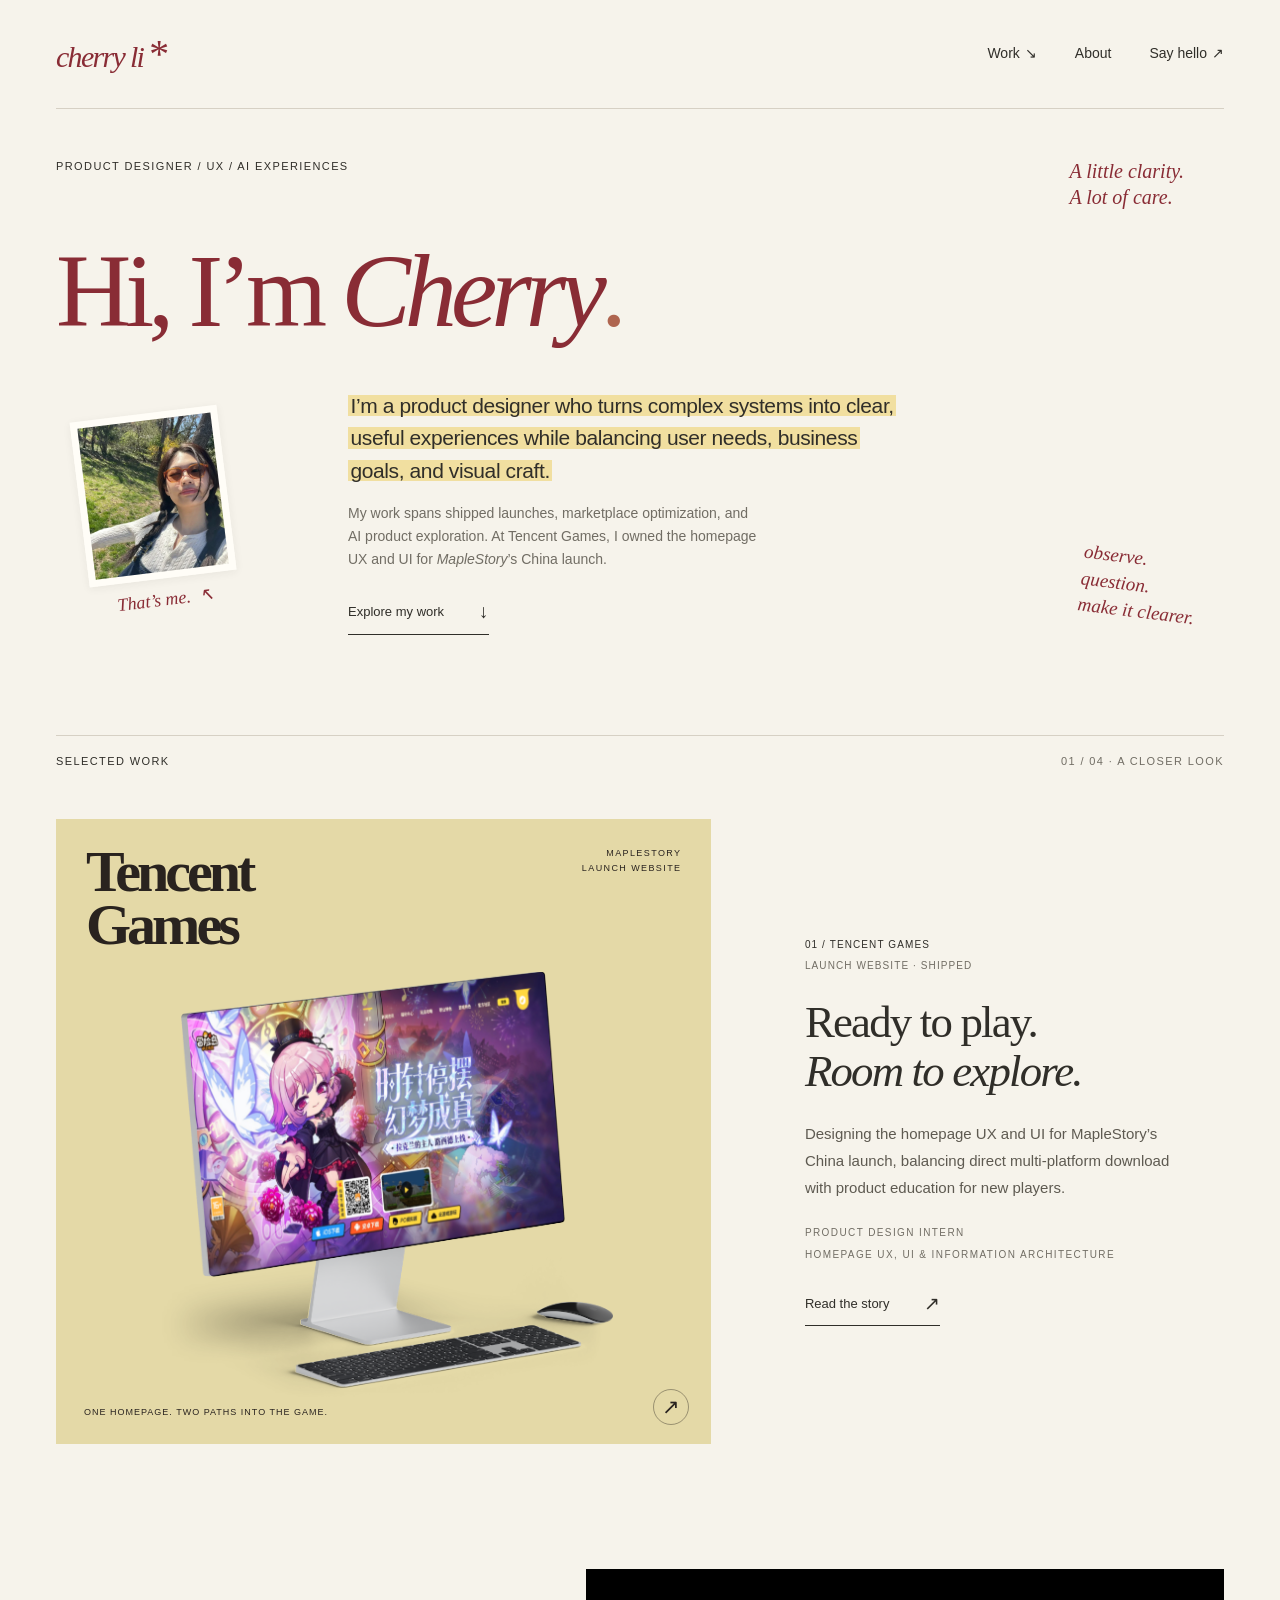
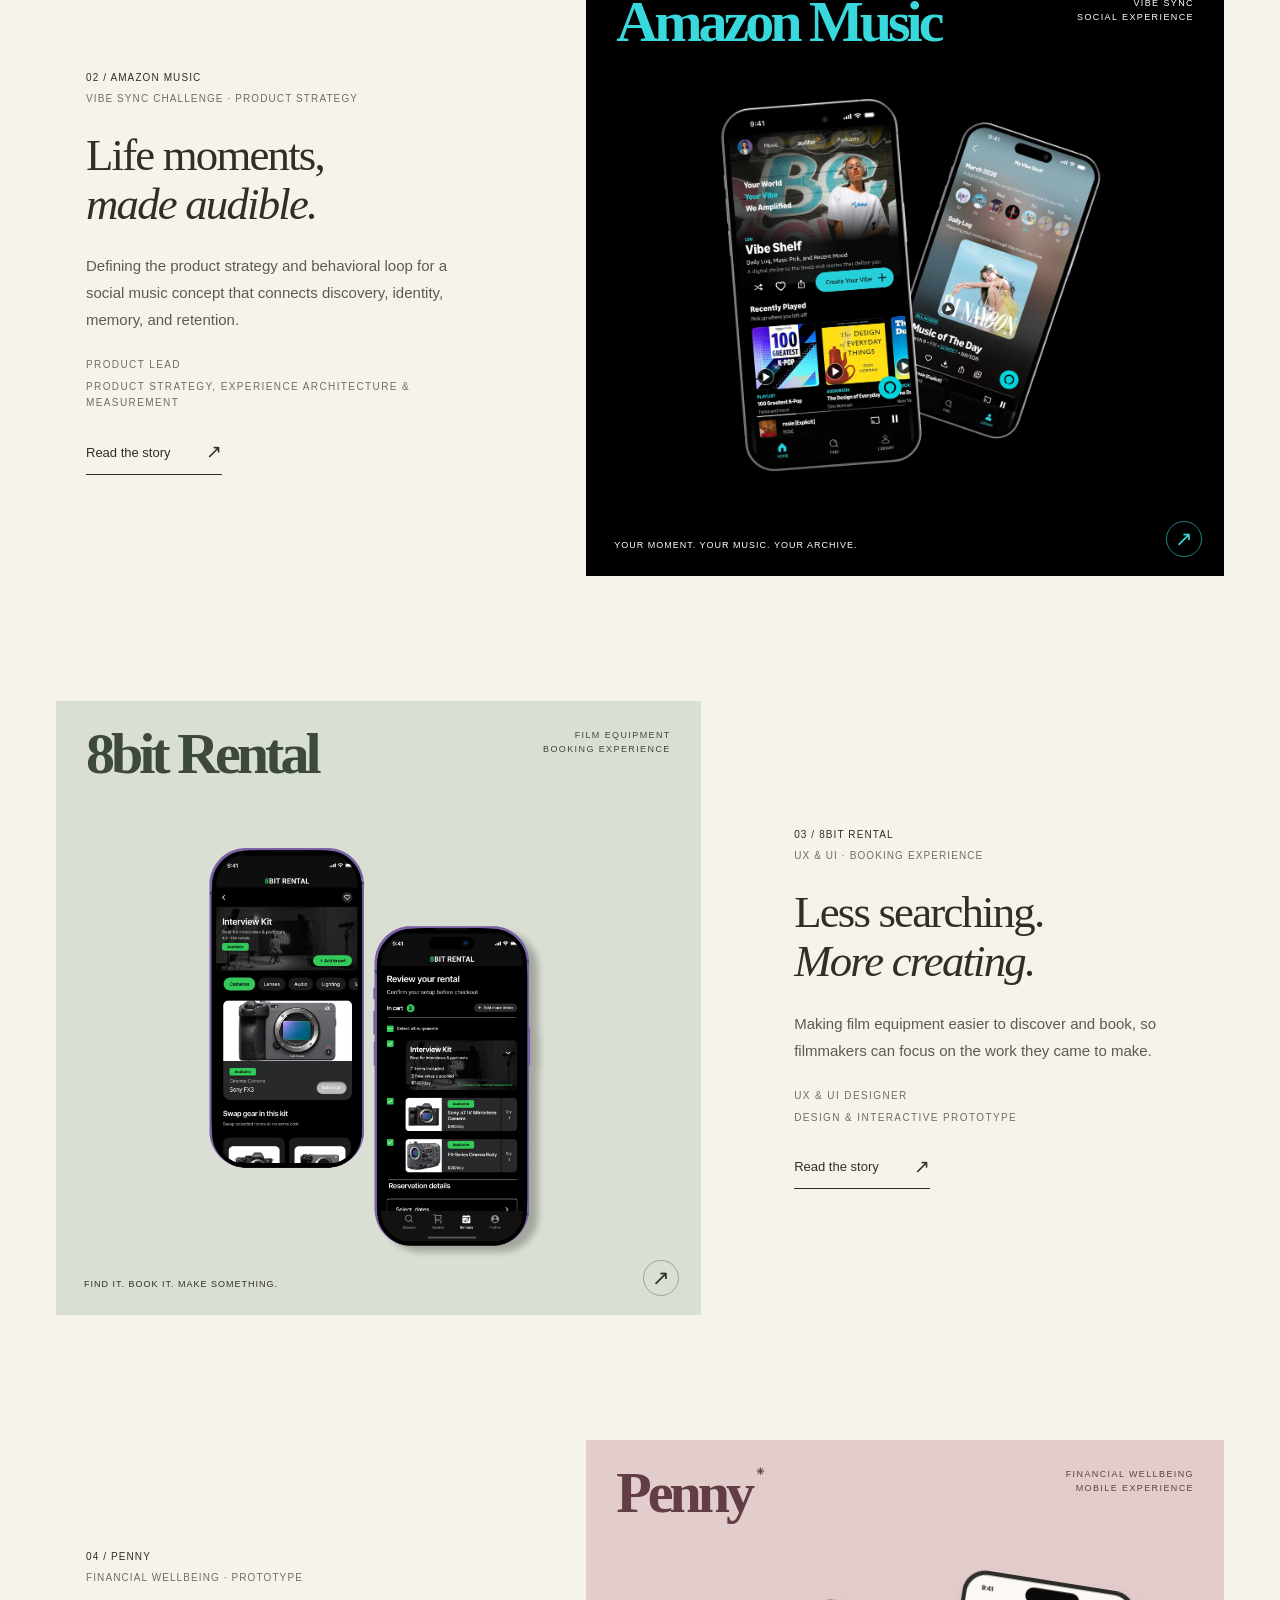
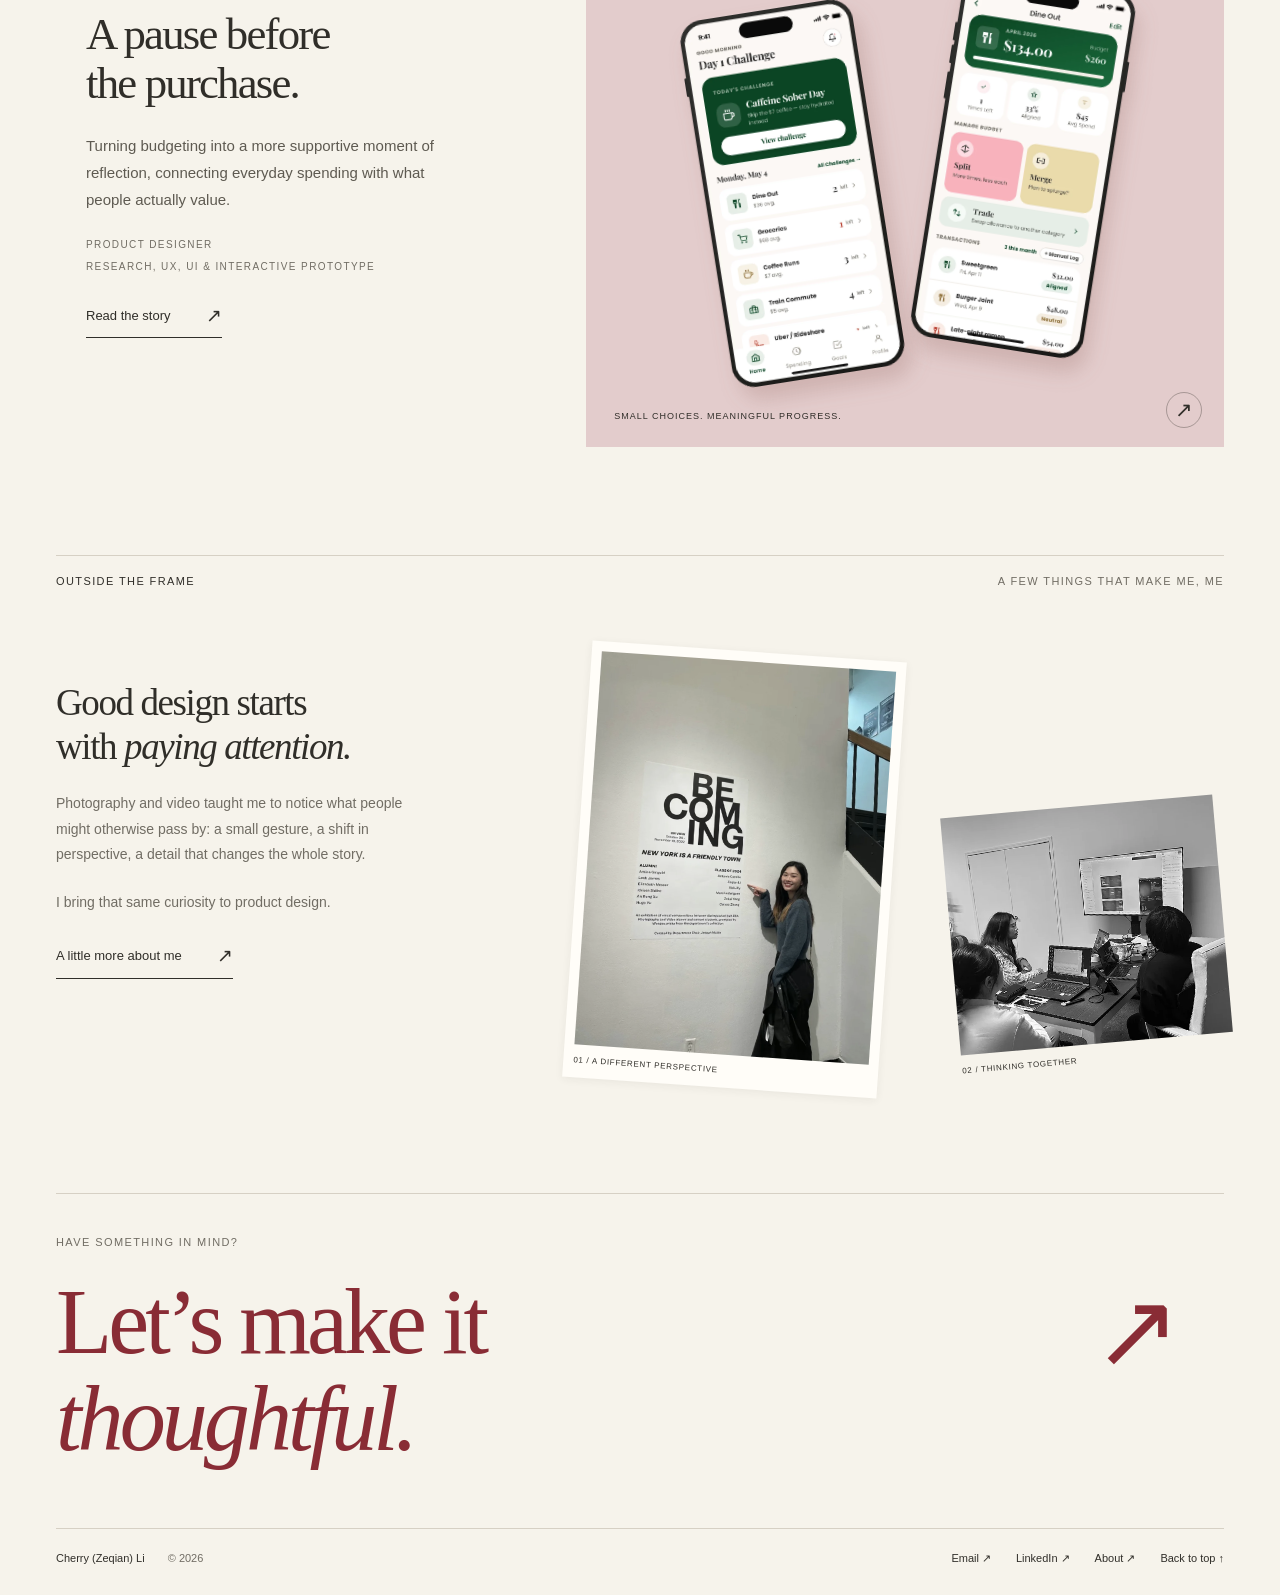
==== commit e179e4a0: "Increase Amazon Music homepage artwork scale" ====
--- a/index.html
+++ b/index.html
@@ -10,7 +10,7 @@
   <meta property="og:type" content="website">
   <title>Cherry Li | Product & UX Designer</title>
   <link rel="icon" href="assets/editorial/favicon.svg" type="image/svg+xml">
-  <link rel="stylesheet" href="assets/editorial/home.css?v=20261103-3">
+  <link rel="stylesheet" href="assets/editorial/home.css?v=20261103-4">
 <link rel="stylesheet" href="./assets/shared/navigation.css">
 </head>
 <body>
--- a/assets/editorial/home.css
+++ b/assets/editorial/home.css
@@ -393,7 +393,7 @@
   padding-left:30px;
 }
 .vibesync-art {
-  background:#050505;
+  background:#000;
   aspect-ratio:1.05;
 }
 .vibesync-cover-heading {
@@ -405,10 +405,10 @@
 }
 .vibesync-art> a>img {
   position:absolute;
-  top:19%;
-  left:6%;
-  width:88%;
-  height:64%;
+  top:17%;
+  left:2%;
+  width:96%;
+  height:70%;
   object-fit:contain;
   object-position:center;
   transition:transform .45s ease;
@@ -661,10 +661,10 @@
     height:67%;
   }
   .vibesync-art> a>img {
-    top:20%;
-    left:5%;
-    width:90%;
-    height:63%;
+    top:17%;
+    left:2%;
+    width:96%;
+    height:70%;
   }
   .art-caption {
     left:18px;
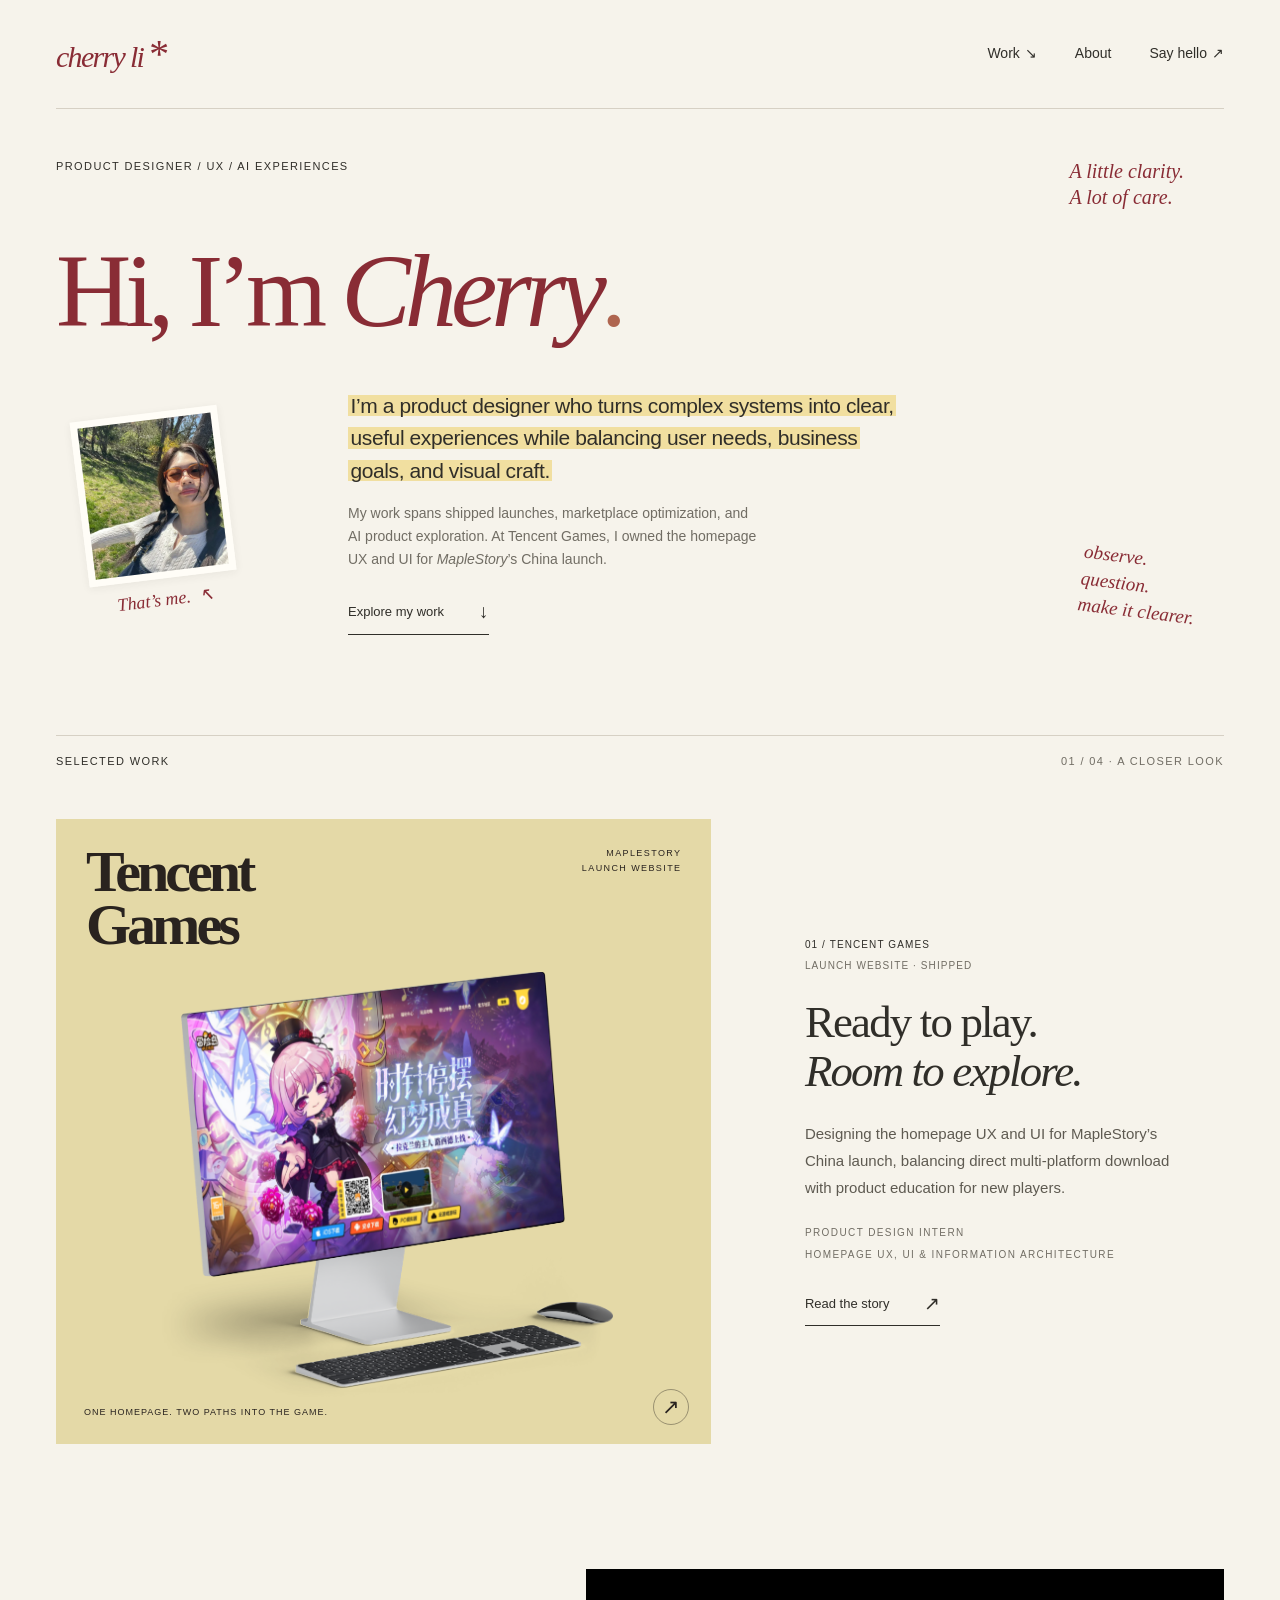
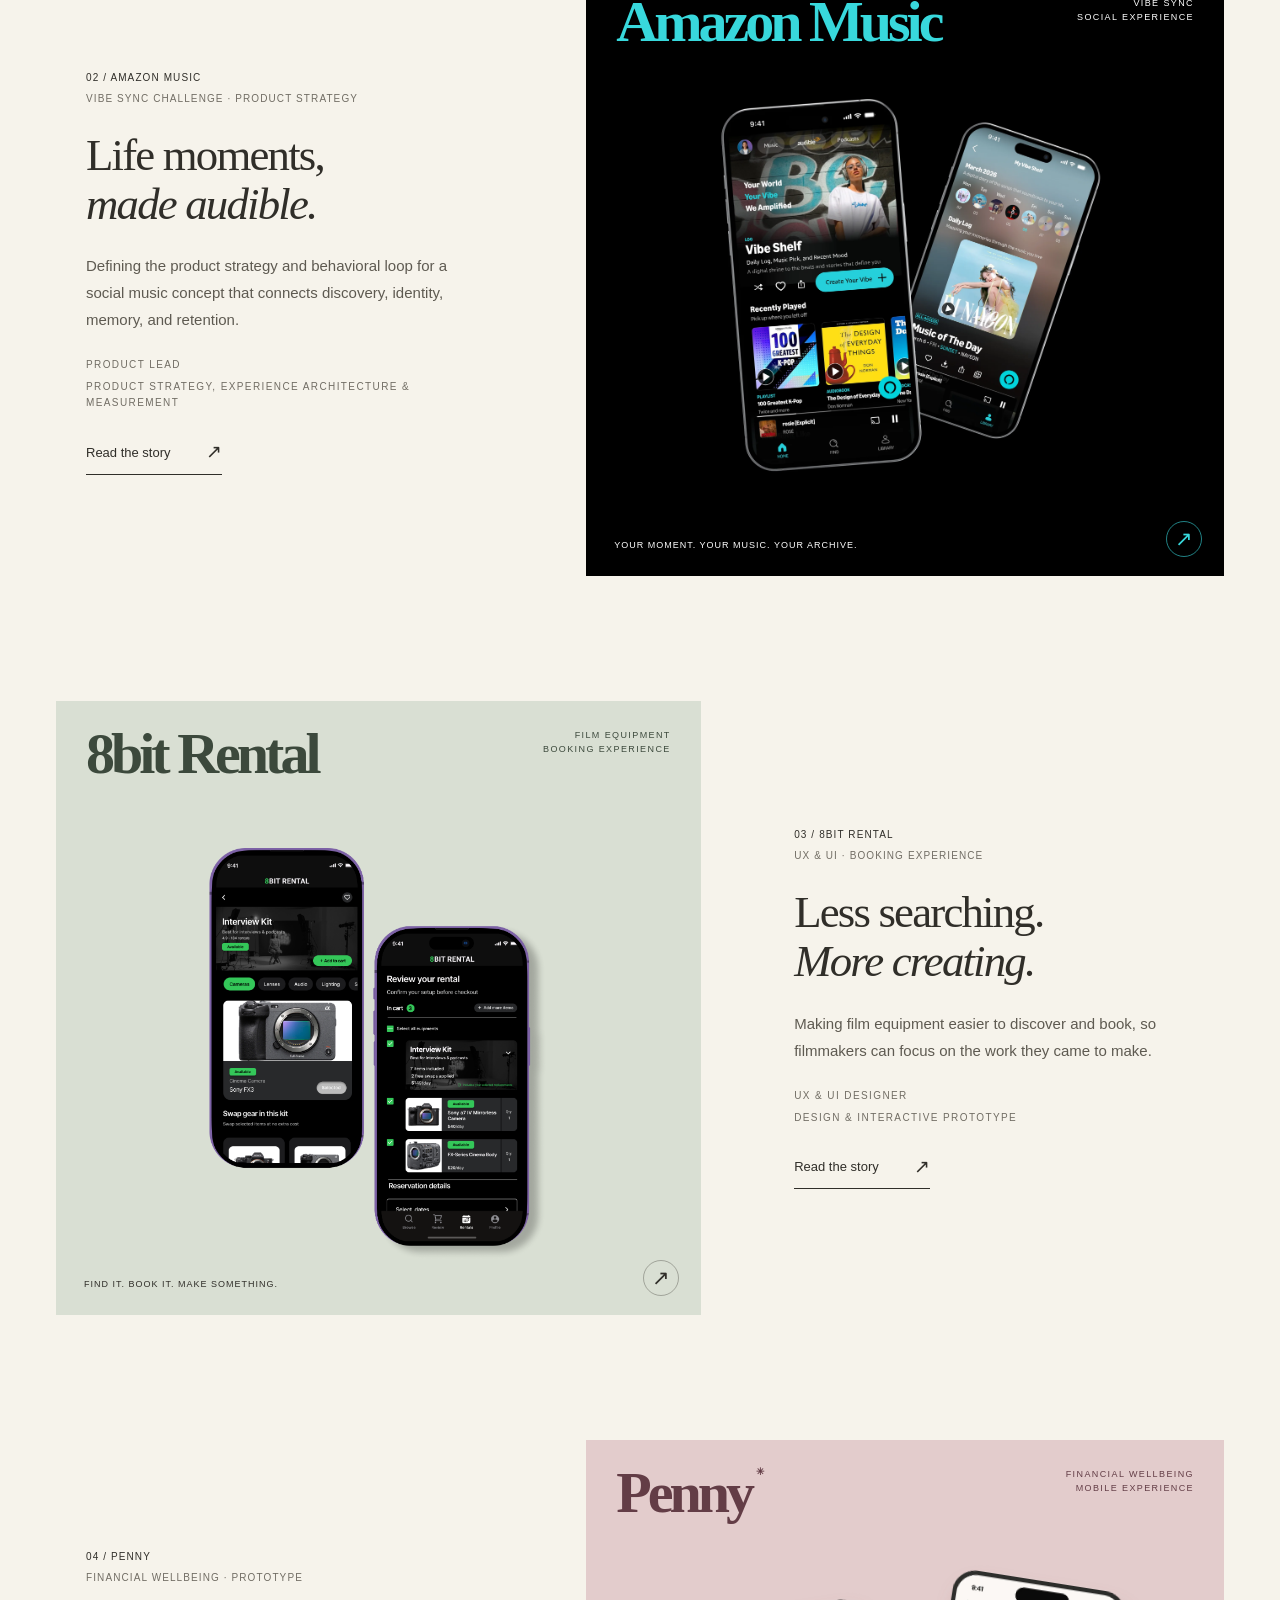
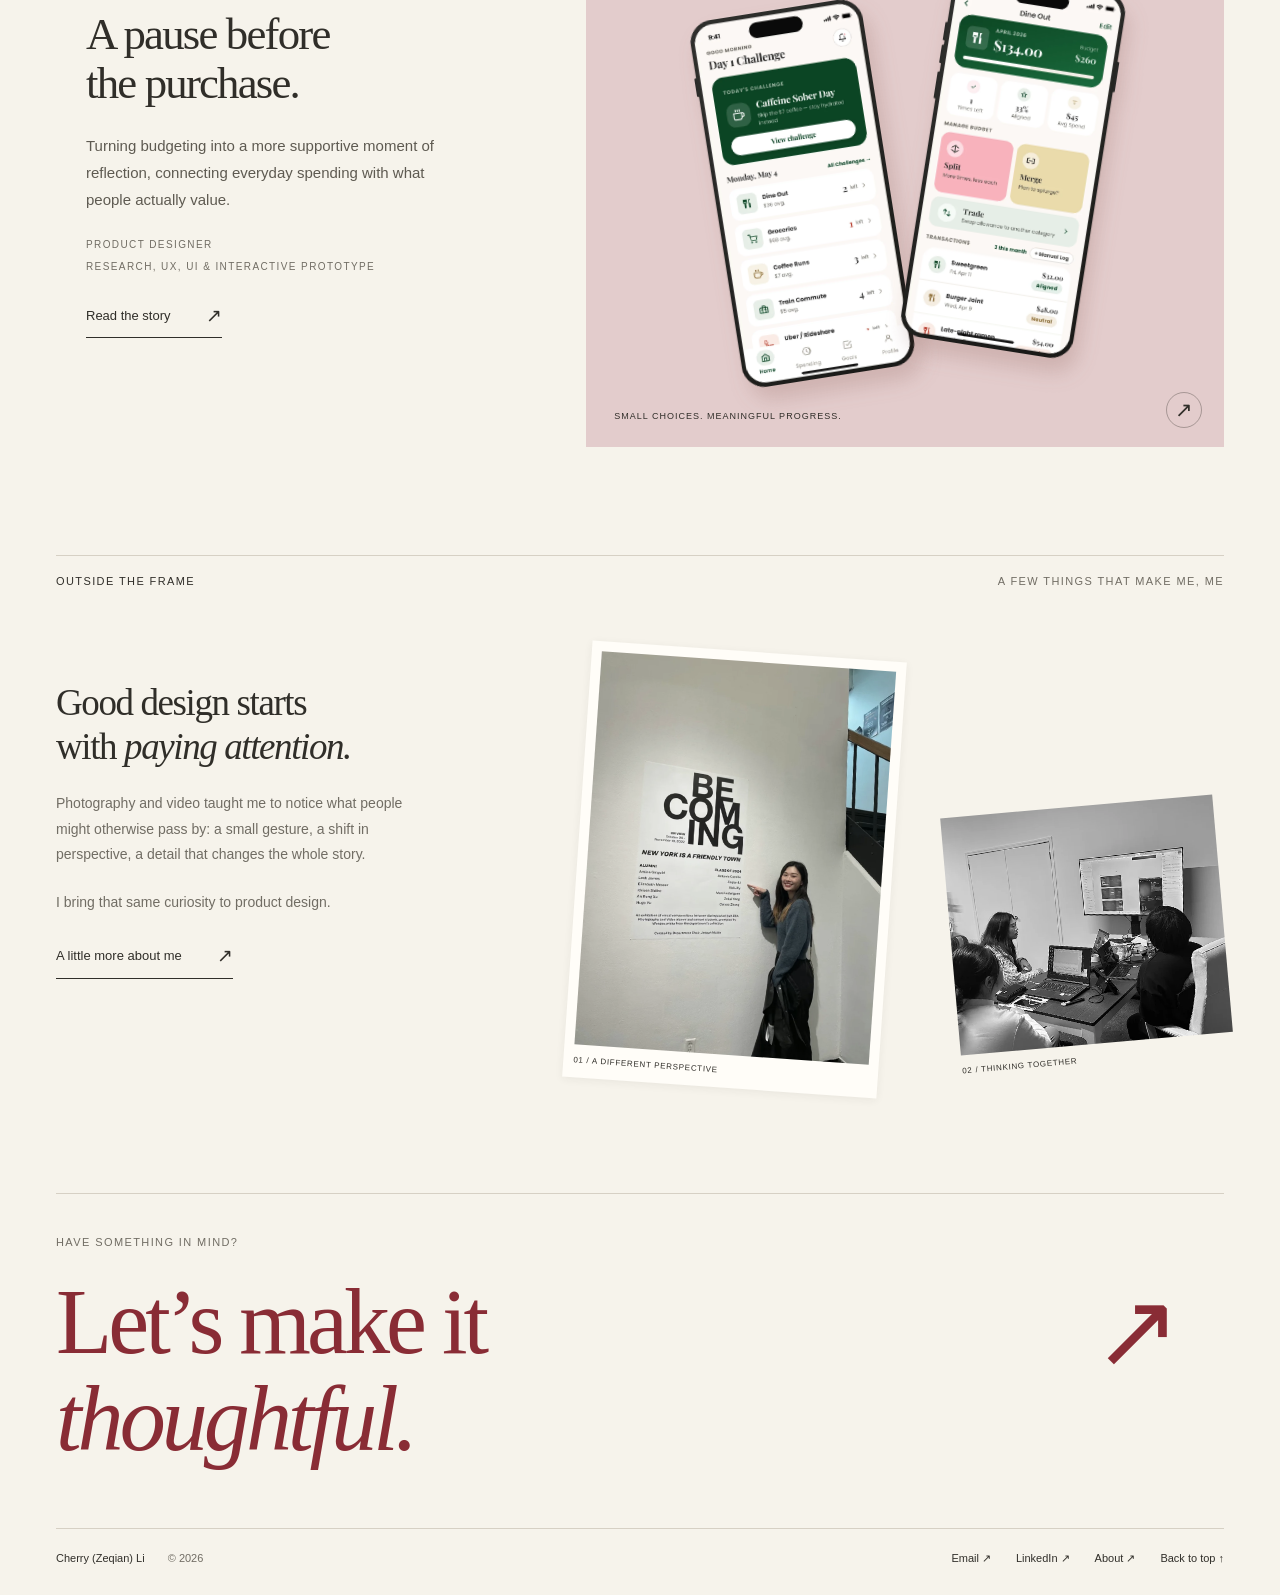
==== commit 343e4179: "Reduce Penny homepage phone scale" ====
--- a/index.html
+++ b/index.html
@@ -10,7 +10,7 @@
   <meta property="og:type" content="website">
   <title>Cherry Li | Product & UX Designer</title>
   <link rel="icon" href="assets/editorial/favicon.svg" type="image/svg+xml">
-  <link rel="stylesheet" href="assets/editorial/home.css?v=20261103-4">
+  <link rel="stylesheet" href="assets/editorial/home.css?v=20261103-5">
 <link rel="stylesheet" href="./assets/shared/navigation.css">
 </head>
 <body>
--- a/assets/editorial/home.css
+++ b/assets/editorial/home.css
@@ -251,7 +251,7 @@
   gap:6%;
 }
 .phones img {
-  width:40%;
+  width:36%;
   max-height:100%;
   object-fit:contain;
   filter:drop-shadow(6px 14px 10px #743f3430);
@@ -640,7 +640,7 @@
     gap:5%;
   }
   .phones img {
-    width:43%;
+    width:38.7%;
   }
   .nextbit,.vibesync,.penny {
     gap:6%;
@@ -791,7 +791,7 @@
     inset:25% 10% 16%;
   }
   .phones img {
-    width:40%;
+    width:36%;
   }
   .nextbit-art,.vibesync-art,.penny-art {
     grid-row:1;
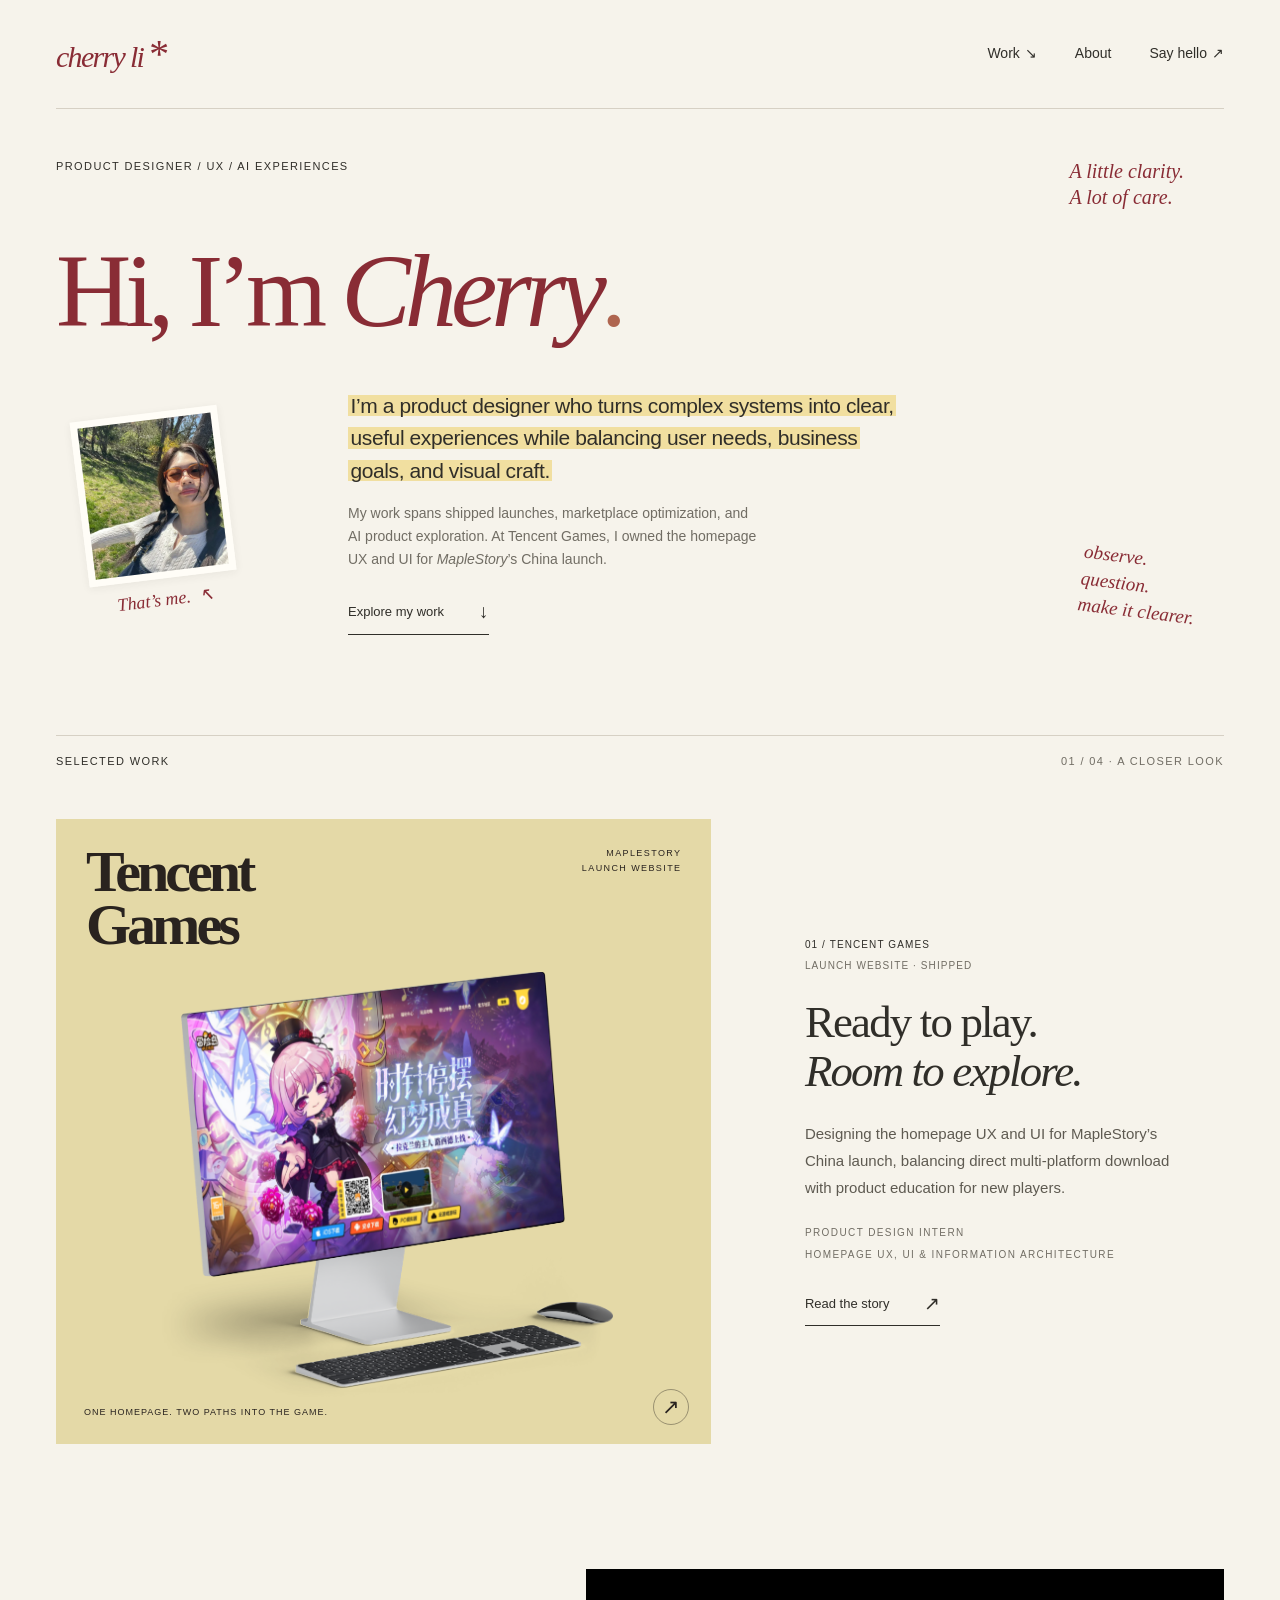
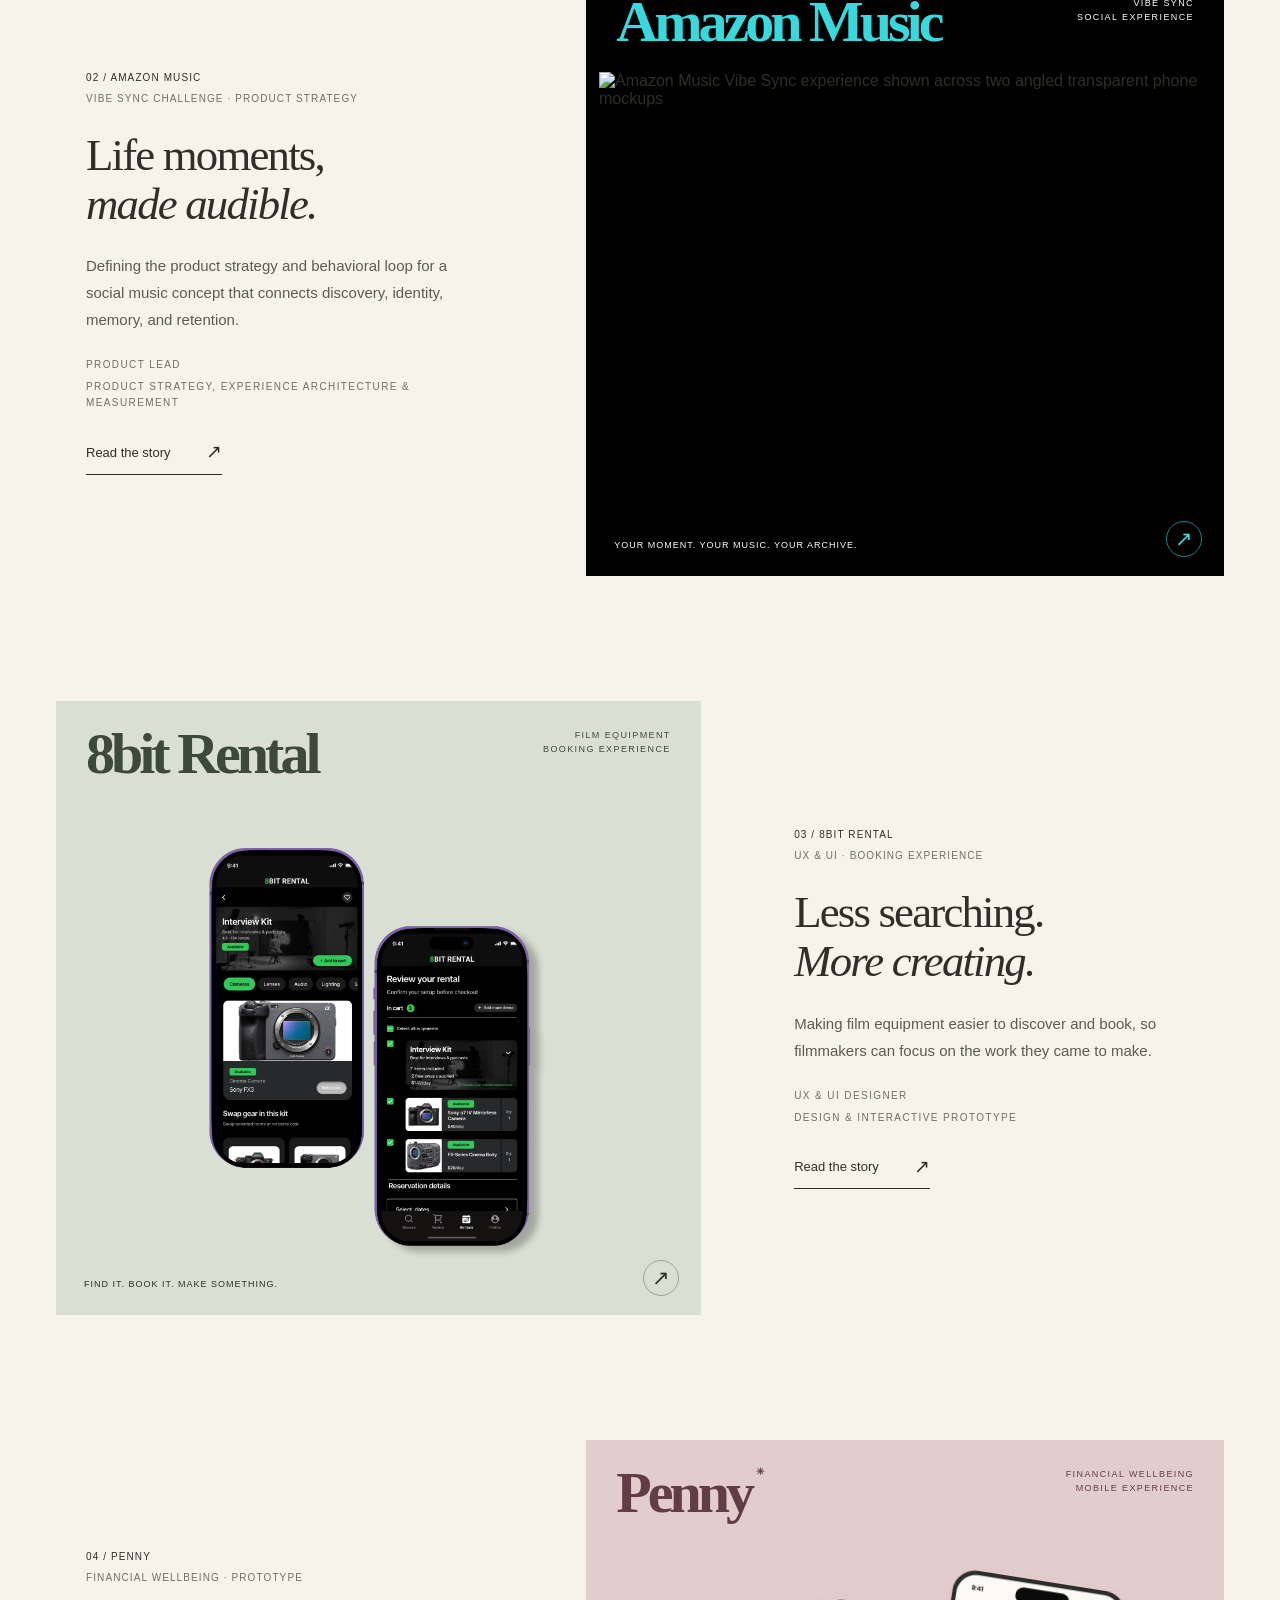
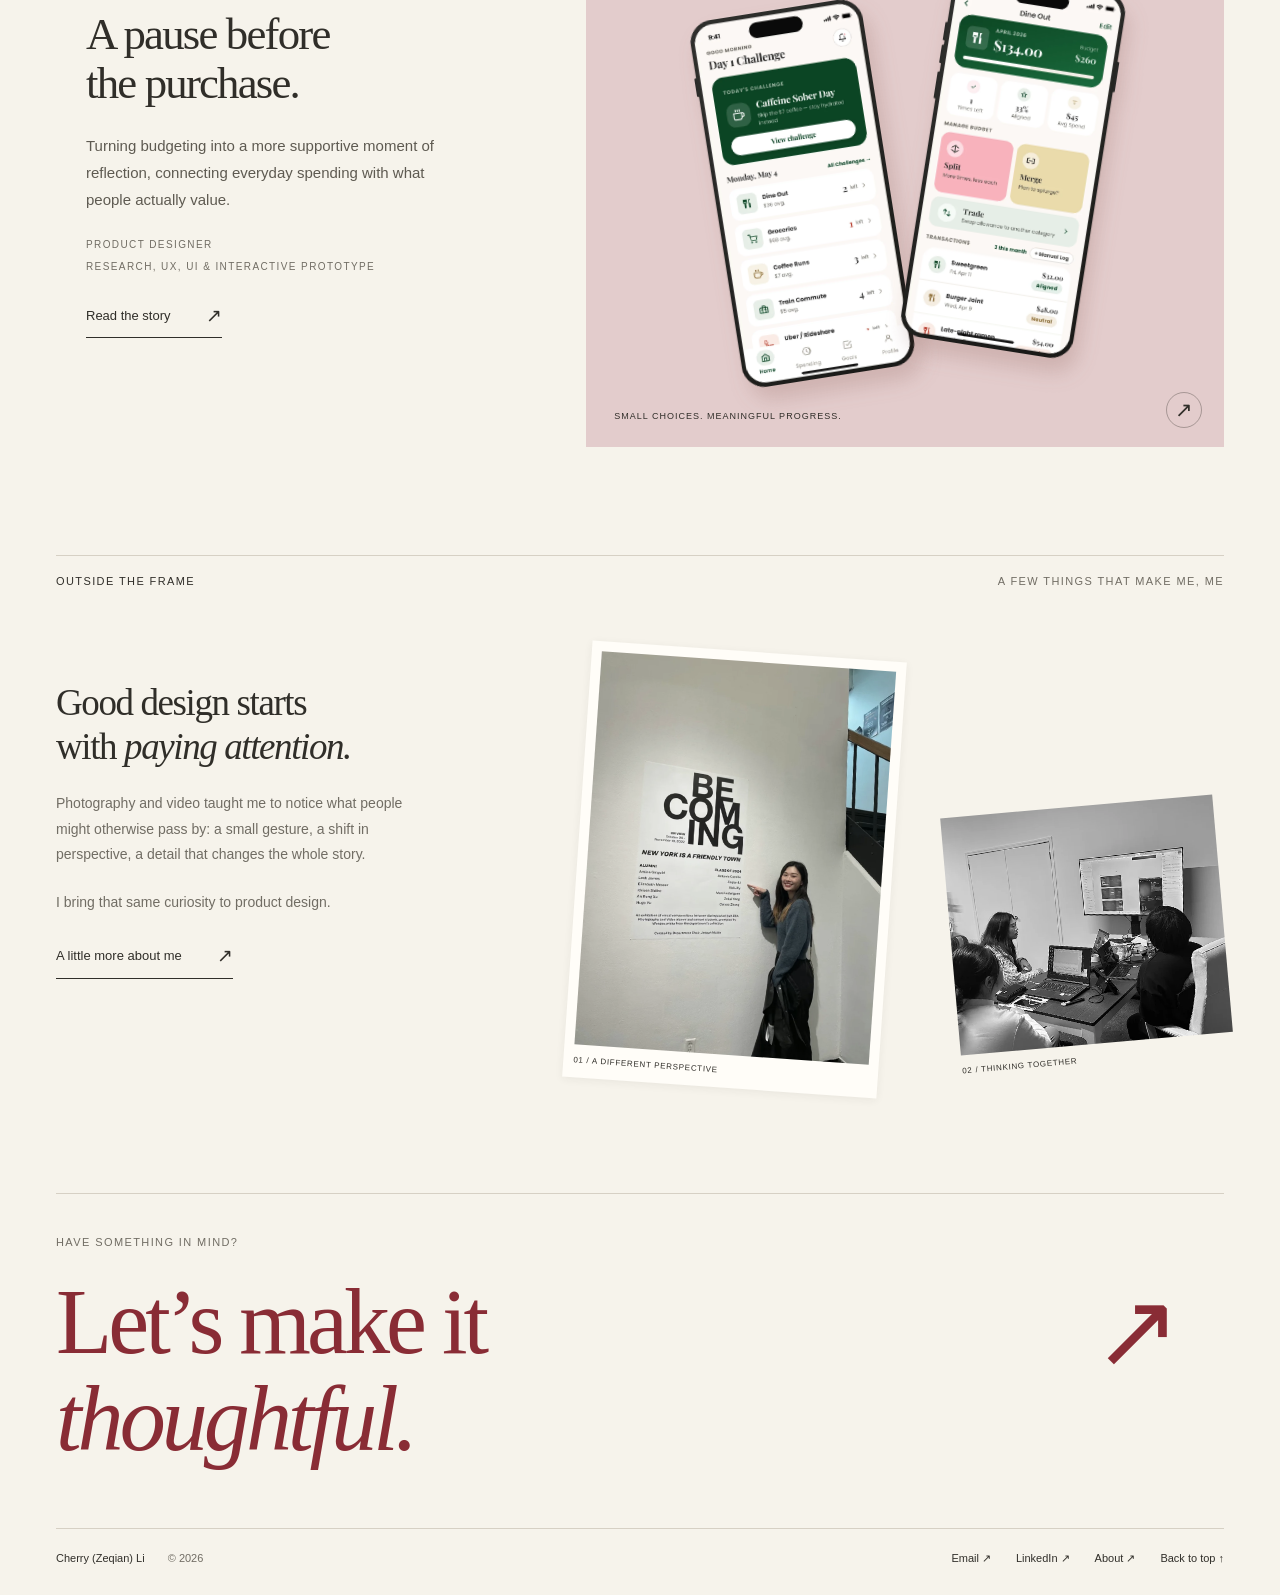
==== commit 56afb6d1: "Replace Amazon Music cover with transparent mockup" ====
--- a/index.html
+++ b/index.html
@@ -10,7 +10,7 @@
   <meta property="og:type" content="website">
   <title>Cherry Li | Product & UX Designer</title>
   <link rel="icon" href="assets/editorial/favicon.svg" type="image/svg+xml">
-  <link rel="stylesheet" href="assets/editorial/home.css?v=20261103-5">
+  <link rel="stylesheet" href="assets/editorial/home.css?v=20261103-6">
 <link rel="stylesheet" href="./assets/shared/navigation.css">
 </head>
 <body>
@@ -47,7 +47,7 @@
 
       <article class="project vibesync" aria-labelledby="amazon-music-title">
         <div class="project-info"><div class="project-kicker"><span>02 / Amazon Music</span><span>Vibe Sync Challenge · Product strategy</span></div><h3 id="amazon-music-title"><a href="./amazon-music/">Life moments,<br><em>made audible.</em></a></h3><p>Defining the product strategy and behavioral loop for a social music concept that connects discovery, identity, memory, and retention.</p><div class="project-facts"><span>Product Lead</span><span>Product strategy, experience architecture & measurement</span></div><a class="text-link" href="./amazon-music/">Read the story <span aria-hidden="true">↗</span></a></div>
-        <div class="project-art vibesync-art"><a href="./amazon-music/" aria-label="Explore the Amazon Music Vibe Sync case study"><div class="cover-heading vibesync-cover-heading"><span class="cover-name">Amazon Music</span><span class="tiny">VIBE SYNC<br>SOCIAL EXPERIENCE</span></div><img src="assets/vibesync/amazon-title-image.webp" width="2800" height="2019" alt="Amazon Music Vibe Sync experience shown across two angled phone mockups" loading="lazy"><span class="art-caption">Your moment. Your music. Your archive.</span><span class="open-circle" aria-hidden="true">↗</span></a></div>
+        <div class="project-art vibesync-art"><a href="./amazon-music/" aria-label="Explore the Amazon Music Vibe Sync case study"><div class="cover-heading vibesync-cover-heading"><span class="cover-name">Amazon Music</span><span class="tiny">VIBE SYNC<br>SOCIAL EXPERIENCE</span></div><img src="assets/vibesync/amazon-phones-transparent.webp" width="2500" height="2463" alt="Amazon Music Vibe Sync experience shown across two angled transparent phone mockups" loading="lazy"><span class="art-caption">Your moment. Your music. Your archive.</span><span class="open-circle" aria-hidden="true">↗</span></a></div>
       </article>
 
       <article class="project nextbit" aria-labelledby="nextbit-title">
